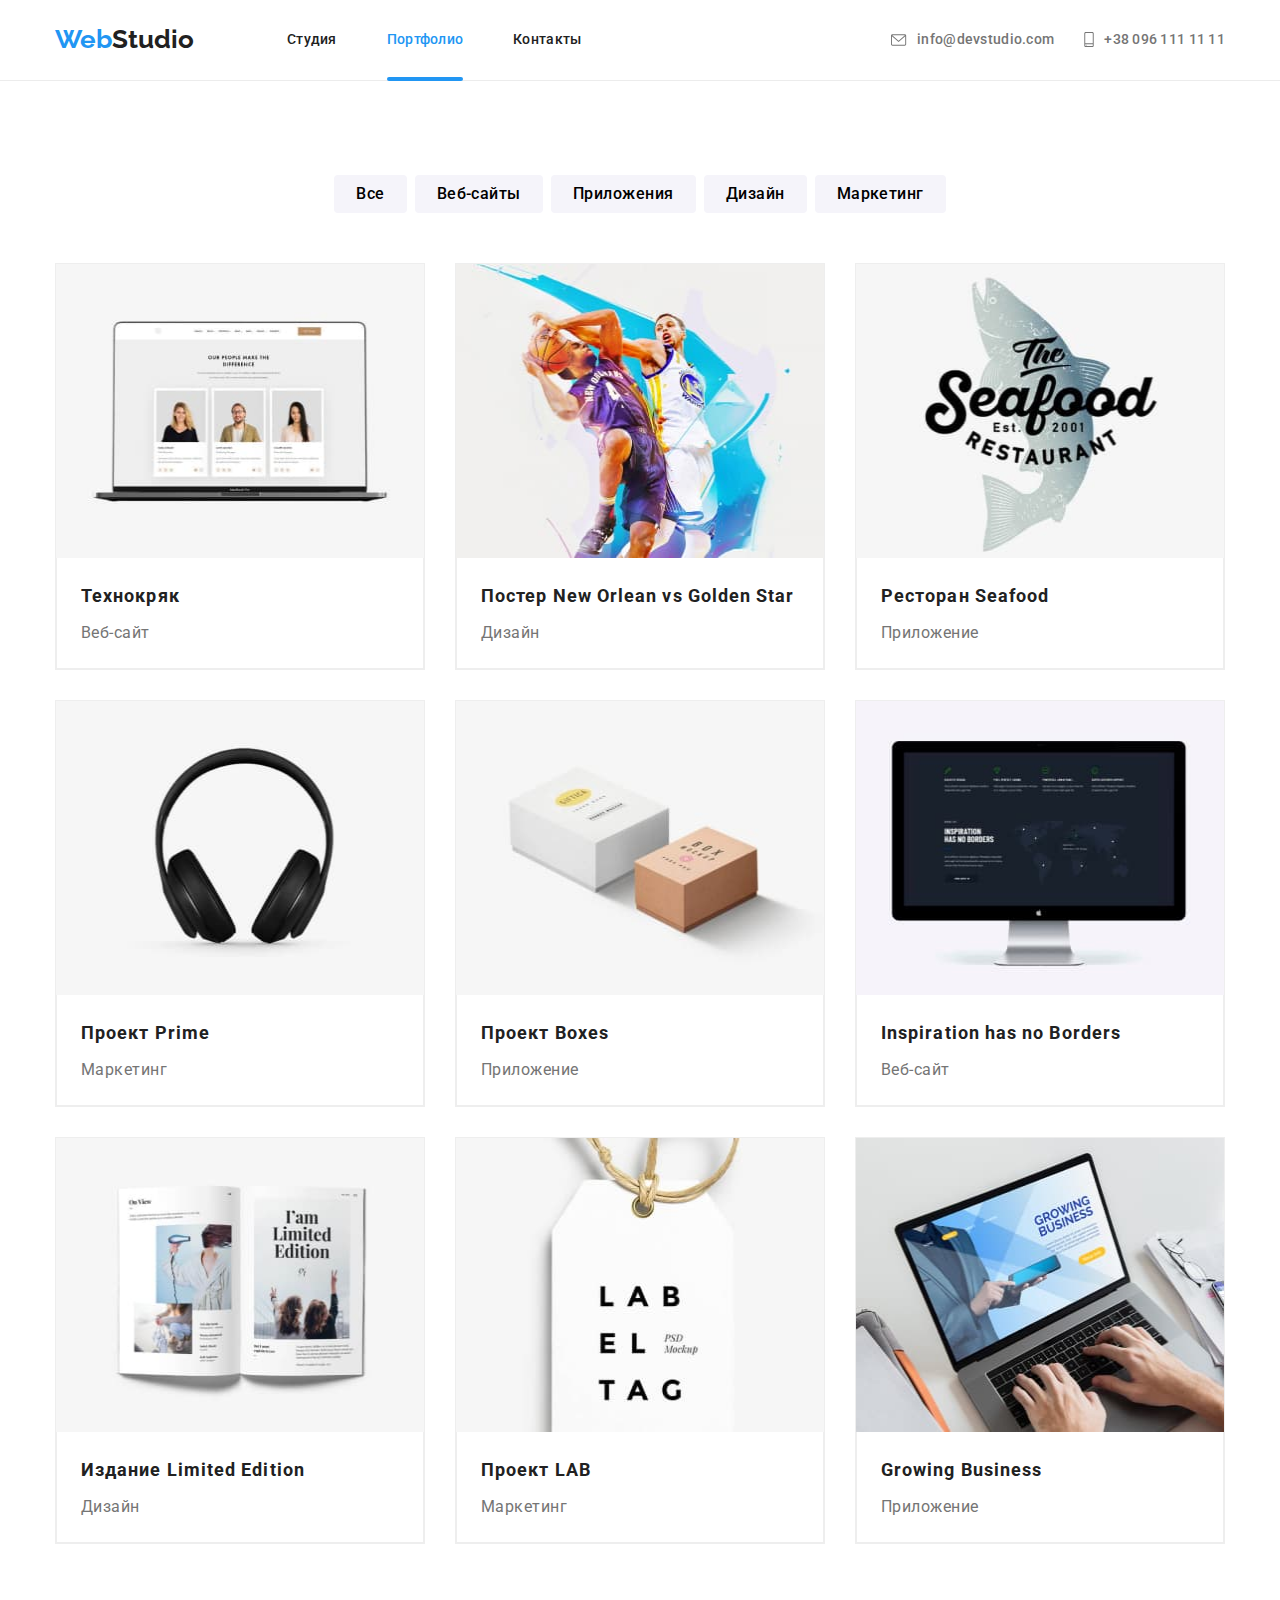
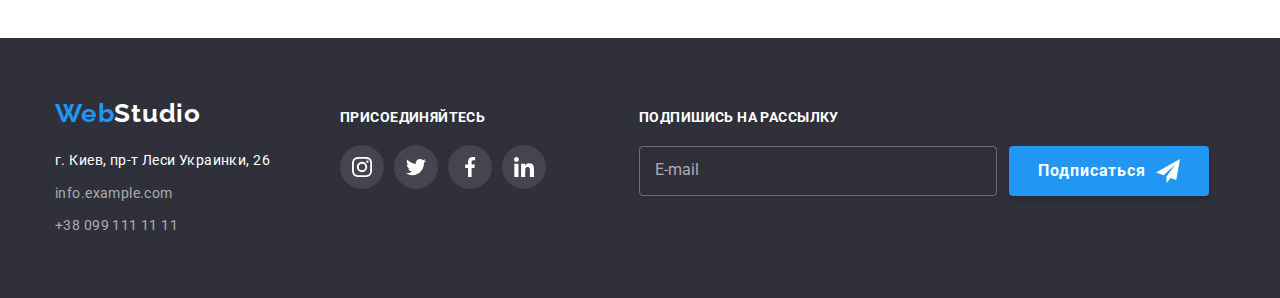
==== portfolio.html @ 5f8ad471 "Initial commit" ====
<!DOCTYPE html>
<html lang="ru">
  <head>
    <meta charset="UTF-8" />
    <meta http-equiv="X-UA-Compatible" content="IE=edge" />
    <meta name="viewport" content="width=device-width, initial-scale=1.0" />
    <title>Портфолио</title>
    <link
      rel="stylesheet"
      href="https://cdnjs.cloudflare.com/ajax/libs/modern-normalize/1.1.0/modern-normalize.min.css"
      integrity="sha512-wpPYUAdjBVSE4KJnH1VR1HeZfpl1ub8YT/NKx4PuQ5NmX2tKuGu6U/JRp5y+Y8XG2tV+wKQpNHVUX03MfMFn9Q=="
      crossorigin="anonymous"
      referrerpolicy="no-referrer"
    />
    <link link rel="stylesheet" href="./css/styles.css" />
    <link
      link
      href="https://fonts.googleapis.com/css2?family=Raleway:wght@700&family=Roboto:wght@400;500;700;900&display=swap"
      rel="stylesheet"
    />
  </head>

  <body>
    <!-- header -->
    <header class="header">
      <div class="container container-top-line">
        <a class="logo header-logo link" href="./index.html">
          <span class="logo-accent">Web</span>Studio
        </a>
        <div class="header-content">
          <nav class="nav">
            <ul class="nav-list list">
              <li class="nav-list-item">
                <a class="nav-link link" href="./index.html">Студия</a>
              </li>
              <li class="nav-list-item">
                <a class="nav-link link nav-link-active" href="./portfolio.html"
                  >Портфолио
                </a>
              </li>
              <li class="nav-list-item">
                <a class="nav-link link" href="#contacts">Контакты</a>
              </li>
            </ul>
          </nav>
          <ul class="top-menu-contacts-list list">
            <li class="top-menu-contacts-item">
              <a
                class="top-menu-contacts-link link"
                href="mailto:info@devstudio.com"
              >
                <svg
                  class="top-menu-contacts-icon icon-envelope"
                  width="16px"
                  height="12px"
                >
                  <use href="./images/icons.svg#icon-envelope"></use>
                </svg>
                info@devstudio.com
              </a>
            </li>
            <li class="top-menu-contacts-item">
              <a class="top-menu-contacts-link link" href="tel:+380961111111">
                <svg
                  class="top-menu-contacts-icon icon-smartphone"
                  width="10px"
                  height="16px"
                >
                  <use href="./images/icons.svg#icon-smartphone"></use></svg
                >+38 096 111 11 11</a
              >
            </li>
          </ul>
        </div>
      </div>
    </header>
    <main>
      <section class="portfolio section">
        <!-- Filters -->
        <div class="container filters-container">
          <h2 class="section-title hidden">Фильтры</h2>
          <ul class="filters-list list">
            <li class="filters-item item">
              <button class="filters-button btn" type="button">Все</button>
            </li>
            <li class="filters-item item">
              <button class="filters-button btn" type="button">
                Веб-сайты
              </button>
            </li>
            <li class="filters-item item">
              <button class="filters-button btn" type="button">
                Приложения
              </button>
            </li>
            <li class="filters-item item">
              <button class="filters-button btn" type="button">Дизайн</button>
            </li>
            <li class="filters-item item">
              <button class="filters-button btn" type="button">
                Маркетинг
              </button>
            </li>
          </ul>
        </div>
        <!-- Projects -->
        <div class="container projects-container">
          <h2 class="section-title hidden">Проекты</h2>
          <!-- скрыть -->
          <ul class="projects-list list">
            <li class="projects-item">
              <div class="projects-picture">
                <img
                  src="./images/projects/project1.jpg"
                  alt="project1"
                  class="projects-img"
                  width="370"
                  height="294"
                />
                <p class="overlay">
                  Ресурс предлагает комплексные предложения с разным уровнем
                  функционала и сервисов. Все это позволит посетителю получить
                  исчерпывающие сведения о компании или частном лице.
                </p>
              </div>
              <div class="projects-card">
                <h3 class="projects-name">Технокряк</h3>
                <p class="projets-description">Веб-сайт</p>
              </div>
            </li>
            <li class="projects-item">
              <div class="projects-picture">
                <img
                  src="./images/projects/project2.jpg"
                  alt="project2"
                  class="projects-img"
                  width="370"
                  height="294"
                />
                <p class="overlay">
                  Ресурс предлагает комплексные предложения с разным уровнем
                  функционала и сервисов. Все это позволит посетителю получить
                  исчерпывающие сведения о компании или частном лице.
                </p>
              </div>
              <div class="projects-card">
                <h3 class="projects-name">Постер New Orlean vs Golden Star</h3>
                <p class="projets-description">Дизайн</p>
              </div>
            </li>
            <li class="projects-item">
              <div class="projects-picture">
                <img
                  src="./images/projects/project3.jpg"
                  alt="project3"
                  class="projects-img"
                  width="370"
                  height="294"
                />
                <p class="overlay">
                  Ресурс предлагает комплексные предложения с разным уровнем
                  функционала и сервисов. Все это позволит посетителю получить
                  исчерпывающие сведения о компании или частном лице.
                </p>
              </div>
              <div class="projects-card">
                <h3 class="projects-name">Ресторан Seafood</h3>
                <p class="projets-description">Приложение</p>
              </div>
            </li>
            <li class="projects-item">
              <div class="projects-picture">
                <img
                  src="./images/projects/project4.jpg"
                  alt="project4"
                  class="projects-img"
                  width="370"
                  height="294"
                />
                <p class="overlay">
                  Ресурс предлагает комплексные предложения с разным уровнем
                  функционала и сервисов. Все это позволит посетителю получить
                  исчерпывающие сведения о компании или частном лице.
                </p>
              </div>
              <div class="projects-card">
                <h3 class="projects-name">Проект Prime</h3>
                <p class="projets-description">Маркетинг</p>
              </div>
            </li>
            <li class="projects-item">
              <div class="projects-picture">
                <img
                  src="./images/projects/project5.jpg"
                  alt="project5"
                  class="projects-img"
                  width="370"
                  height="294"
                />
                <p class="overlay">
                  Ресурс предлагает комплексные предложения с разным уровнем
                  функционала и сервисов. Все это позволит посетителю получить
                  исчерпывающие сведения о компании или частном лице.
                </p>
              </div>
              <div class="projects-card">
                <h3 class="projects-name">Проект Boxes</h3>
                <p class="projets-description">Приложение</p>
              </div>
            </li>
            <li class="projects-item">
              <div class="projects-picture">
                <img
                  src="./images/projects/project6.jpg"
                  alt="project6"
                  class="projects-img"
                  width="370"
                  height="294"
                />
                <p class="overlay">
                  Ресурс предлагает комплексные предложения с разным уровнем
                  функционала и сервисов. Все это позволит посетителю получить
                  исчерпывающие сведения о компании или частном лице.
                </p>
              </div>
              <div class="projects-card">
                <h3 class="projects-name" lang="en">
                  Inspiration has no Borders
                </h3>
                <p class="projets-description">Веб-сайт</p>
              </div>
            </li>
            <li class="projects-item">
              <div class="projects-picture">
                <img
                  src="./images/projects/project7.jpg"
                  alt="project7"
                  class="projects-img"
                  width="370"
                  height="294"
                />
                <p class="overlay">
                  Ресурс предлагает комплексные предложения с разным уровнем
                  функционала и сервисов. Все это позволит посетителю получить
                  исчерпывающие сведения о компании или частном лице.
                </p>
              </div>
              <div class="projects-card">
                <h3 class="projects-name">Издание Limited Edition</h3>
                <p class="projets-description">Дизайн</p>
              </div>
            </li>
            <li class="projects-item">
              <div class="projects-picture">
                <img
                  src="./images/projects/project8.jpg"
                  alt="project8"
                  class="projects-img"
                  width="370"
                  height="294"
                />
                <p class="overlay">
                  Ресурс предлагает комплексные предложения с разным уровнем
                  функционала и сервисов. Все это позволит посетителю получить
                  исчерпывающие сведения о компании или частном лице.
                </p>
              </div>
              <div class="projects-card">
                <h3 class="projects-name">Проект LAB</h3>
                <p class="projets-description">Маркетинг</p>
              </div>
            </li>
            <li class="projects-item">
              <div class="projects-picture">
                <img
                  src="./images/projects/project9.jpg"
                  alt="project9"
                  class="projects-img"
                  width="370"
                  height="294"
                />
                <p class="overlay">
                  Ресурс предлагает комплексные предложения с разным уровнем
                  функционала и сервисов. Все это позволит посетителю получить
                  исчерпывающие сведения о компании или частном лице.
                </p>
              </div>
              <div class="projects-card">
                <h3 class="projects-name" lang="en">Growing Business</h3>
                <p class="projets-description">Приложение</p>
              </div>
            </li>
          </ul>
        </div>
      </section>
    </main>
    <!--Footer-->
    <footer class="footer" id="contacts">
      <div class="container footer-container">
        <div class="footer-contacts-conteiner">
          <a class="logo footer-logo link" href="./index.html">
            <span class="logo-accent">Web</span>Studio
          </a>
          <address class="footer-address">
            <ul class="footer-list list">
              <li class="footer-item">
                <a
                  href="https://goo.gl/maps/AorqNfxdtR1ALaBC8"
                  target="-blank"
                  rel="noopener noreferrer"
                  class="footer-contacts-item link"
                  >г. Киев, пр-т Леси Украинки, 26</a
                >
              </li>
              <li class="footer-item">
                <a
                  class="footer-contacts-link link"
                  href="mailto:info.example.com"
                  >info.example.com</a
                >
              </li>
              <li class="footer-item">
                <a class="footer-contacts-link link" href="tel:+380991111111">
                  +38 099 111 11 11</a
                >
              </li>
            </ul>
          </address>
        </div>
        <div class="footer-social-links-container">
          <strong class="footer-action">присоединяйтесь</strong>
          <ul class="social-links list">
            <li class="social-links-item">
              <a
                class="footer-social-link"
                href="#"
                aria-label="Instagram"
                target="-blank"
                rel="noopener noreferrer"
              >
                <svg
                  class="social-link-icon footer-icon"
                  width="20px"
                  height="20px"
                >
                  <use href="./images/icons.svg#icon-instagram"></use>
                </svg>
              </a>
            </li>
            <li class="social-links-item">
              <a
                href="#"
                class="footer-social-link"
                aria-label="Twitter"
                target="-blank"
                rel="noopener noreferrer"
              >
                <svg
                  class="social-link-icon footer-icon"
                  width="20px"
                  height="20px"
                >
                  <use href="./images/icons.svg#icon-twitter"></use>
                </svg>
              </a>
            </li>
            <li class="social-links-item">
              <a
                href="#"
                class="footer-social-link"
                aria-label="Facebook"
                target="-blank"
                rel="noopener noreferrer"
              >
                <svg
                  class="social-link-icon footer-icon"
                  width="20px"
                  height="20px"
                >
                  <use href="./images/icons.svg#icon-facebook"></use>
                </svg>
              </a>
            </li>
            <li class="social-links-item">
              <a
                href="#"
                class="footer-social-link"
                aria-label="Linkedin"
                target="-blank"
                rel="noopener noreferrer"
              >
                <svg
                  class="social-link-icon footer-icon"
                  width="20px"
                  height="20px"
                >
                  <use href="./images/icons.svg#icon-linkedin"></use>
                </svg>
              </a>
            </li>
          </ul>
        </div>
      <!-- Footer form -->
        <div class="footer-form-container">
          <form class="footer-form">
            <b class="footer-action"> Подпишись на рассылку </b>
            <div class="footer-form-subscription">
              <input
                type="email"
                id="footerEmail"
                class="footer-form-email-input"
                name="footerEmail"
                placeholder=" "
              />
              <label class="footer-form-email-label" for="footerEmail"
                >E-mail</label
              >
              <button type="submit" class="footer-form-btn btn">
                <span>Подписаться</span>
                <svg class="icon-send" width="24" height="24">
                  <use href="./images/icons.svg#icon-send"></use>
                </svg>
              </button>
            </div>
          </form>
        </div>  
      </div>
    </footer>
  </body>
</html>
---- css/styles.css ----
:root {
  --accent: #2196f3;
  --main-bg: #ffffff;
  --secondary-bg: #f5f4fa;
  --main-text: #212121;
  --secondary-text: #757575;
  --light-text: #ffffff;
  --footer-contacts: rgba(255, 255, 255, 0.6);
  --footer-bg: #2f303a;
  --nav-underline: #ececec;
  --item-border: #eeeeee;
  --social-links: #afb1b8;
  --hero-bg: #c4c4c4;
  /* fonts */
  --main-font: 'Roboto';
  --secondary-font: 'Raleway';
  /* animation */
  --animation: 250ms cubic-bezier(0.4, 0, 0.2, 1);
}

*,
*::before,
*::after {
  box-sizing: border-box;
}

body {
  font-family: var(--main-font), sans-serif;
  font-size: 16px;
  line-height: 1.15;
  color: var(--main-text);
  background-color: var(--main-bg);
  margin: 0;
}

.no-scroll {
  overflow: hidden;
}

h1,
h2,
h3,
p {
  margin: 0;
  pointer-events: none;
}

.hidden {
  position: absolute;
  width: 1px;
  height: 1px;
  margin: -1px;
  border: 0;
  padding: 0;
  white-space: nowrap;
  clip-path: inset(100%);
  clip: rect(0 0 0 0);
  overflow: hidden;
}

.visually-hidden {
  position: absolute;
  white-space: nowrap;
  width: 1px;
  height: 1px;
  overflow: hidden;
  border: 0;
  padding: 0;
  clip: rect(0 0 0 0);
  clip-path: inset(50%);
  margin: -1px;
}

img {
  width: 100%;
  display: block;
}

.btn {
  font-family: inherit;
  text-transform: none;
  border-style: none;
  border-radius: 4px;
}

.list {
  list-style: none;
  margin: 0;
  padding: 0;
  display: flex;
  flex-direction: row;
}

.link {
  text-decoration: none;
  color: var(--main-text);
}

.container {
  margin-left: auto;
  margin-right: auto;
  width: 1200px;
  padding-left: 15px;
  padding-right: 15px;
}

.section {
  padding: 94px 0px;
}

/* Header section */

.header {
  background-color: var(--main-bg);
  border-bottom: 1px solid var(--nav-underline);
}

.header {
  width: 100%;
  display: flex;
  align-items: center;
  justify-content: start;
}

.container-top-line {
  display: flex;
  align-items: center;
}

.header-content {
  margin-left: 93px;
  width: 100%;
  display: flex;
  flex-direction: row;
  align-items: center;
  justify-content: space-between;
}

.nav-list-item {
  display: flex;
  margin-right: 50px;
}
.nav-list-item:last-child {
  margin-right: 0;
}

/* contacts link */

.top-menu-contacts-list {
  margin-left: auto;
  width: auto;
  display: flex;
}

.top-menu-contacts-item {
  margin-right: 30px;
  justify-content: flex-start;
  display: flex;
  align-items: center;
}
.top-menu-contacts-item:last-child {
  margin-right: 0;
}

.top-menu-contacts-icon {
  fill: currentColor;
  margin-right: 10px;

  transition: color 250ms cubic-bezier(0.4, 0, 0.2, 1);
}

.nav-link,
.top-menu-contacts-link {
  font-style: normal;
  font-weight: 500;
  font-size: 14px;
  line-height: 1.14;
  letter-spacing: 0.02em;

  transition: color 250ms cubic-bezier(0.4, 0, 0.2, 1);
}
.nav-link {
  color: var(--main-text);
  padding-top: 32px;
  padding-bottom: 32px;

  position: relative;
}

.nav-link-active {
  color: var(--accent);
}

.nav-link-active::after {
  content: '';
  display: block;

  width: 100%;
  height: 4px;

  background-color: var(--accent);
  border-radius: 2px;

  bottom: auto;
  top: 77px;

  position: absolute;
}

.top-menu-contacts-link {
  color: var(--secondary-text);

  display: flex;
  align-items: center;
}

/* Hover */

.top-menu-contacts-link:hover,
.nav-link:hover,
.footer-contacts-link:hover,
.footer-contacts-item:hover,
.top-menu-contacts-link:focus,
.nav-link:focus,
.footer-contacts-link:focus,
.footer-contacts-item:focus,
.top-menu-contacts-icon:hover,
.top-menu-contacts-icon:focus {
  outline: none;
  border: none;
  color: var(--accent);
}

.hero-button,
.filters-button:hover,
.hero-button,
.filters-button:focus {
  outline: none;
  cursor: pointer;
}

.filters-button:hover,
.filters-button:focus {
  background-color: var(--accent);
  box-shadow: 0px 3px 1px rgba(0, 0, 0, 0.1), 0px 1px 2px rgba(0, 0, 0, 0.08),
    0px 2px 2px rgba(0, 0, 0, 0.12);
  color: var(--light-text);
}

.projects-item:hover,
.projects-item:focus {
  box-shadow: 0px 1px 1px rgba(0, 0, 0, 0.12), 0px 4px 4px rgba(0, 0, 0, 0.06),
    1px 4px 6px rgba(0, 0, 0, 0.16);
}

/* Logo */

.logo {
  width: 145px;
  height: 31px;
  display: flex;
  font-size: 26px;
  line-height: 1.2;
  font-family: var(--secondary-font), sans-serif;
  font-weight: 700;
}

.logo-accent {
  color: var(--accent);
}

/* Hero section */
.hero {
  width: 100%;
  min-height: 600px;

  display: flex;
  align-items: center;

  background-image: linear-gradient(to left bottom, rgba(47, 48, 58, 0.4), rgba(47, 48, 58, 0.4)),
    url(../images/BG/Img.jpg);
  background-repeat: no-repeat, no-repeat, no-repeat;
  background-size: 1600px;
  background-color: var(--hero-bg);

  background-position: 50% 50%;
}

.hero-container {
  max-width: 696px;
  margin: auto;
}

.hero-container {
  display: flex;
  flex-direction: column;
}

.hero-title {
  font-style: normal;
  font-weight: 900;
  font-size: 44px;
  line-height: 1.36;
  color: var(--light-text);
  text-align: center;
  letter-spacing: 0.06em;
  text-transform: uppercase;
}

.hero-title {
  margin-bottom: 30px;
}

/* hero button */

.hero-button {
  font-style: normal;
  font-weight: 700;
  line-height: 1.875;
  font-size: 16px;
  background-color: var(--accent);
  box-shadow: 0px 4px 4px rgba(0, 0, 0, 0.15);
  letter-spacing: 0.06em;
  color: var(--light-text);
}

.hero-button {
  margin-left: auto;
  margin-right: auto;
  padding: 10px 32px;
}

.hero-button {
  display: block;
}

/* Section title */
.section-title {
  font-style: normal;
  font-weight: 700;
  font-size: 36px;
  line-height: 1.17;
  text-align: center;
  letter-spacing: 0.03em;
}
.section-title {
  text-align: center;
  margin-bottom: 50px;
}

/* Benefits section */

.benefits-item {
  margin-right: 30px;
  width: calc((100% - (4 - 1) * 30px) / 4);
}

.benefits-item:last-child {
  margin-right: 0;
}

.benefits-item-title {
  text-align: left;
  margin-bottom: 10px;
}

.item-title {
  font-style: normal;
  font-weight: 700;
  font-size: 14px;
  line-height: 1.14;
  letter-spacing: 0.03em;
  text-transform: uppercase;
}

.benefits-item-text {
  font-size: 14px;
  line-height: 1.7;
  letter-spacing: 0.03em;
  color: var(--secondary-text);
}

.benefits-svg-container {
  margin-bottom: 30px;
  padding-top: 25px;
  padding-bottom: 25px;

  display: flex;
  align-items: center;
  justify-content: center;
  background-color: var(--secondary-bg);
  border-radius: 4px;
}

/* Activities section */

.activities {
  display: flex;
  flex-wrap: wrap;
  padding-top: 0;
}

.activities-item {
  margin-right: 30px;
  width: calc((100% - (3 - 1) * 30px) / 3);
  position: relative;
}

.activities-item:last-child {
  margin-right: 0;
}

.activities-item-title {
  position: absolute;
  width: 100%;
  bottom: 0;
  padding-top: 27px;
  padding-bottom: 27px;
  background-color: rgba(47, 48, 58, 0.8);
  text-align: center;
  color: var(--light-text);
}

/* Team Section */

.team {
  background-color: var(--secondary-bg);
  padding-bottom: 94px;
}

.team-card:last-child {
  margin-right: 0px;
}
.team-card {
  margin-right: 30px;
  box-shadow: 0px 1px 3px rgba(0, 0, 0, 0.12), 0px 1px 1px rgba(0, 0, 0, 0.14),
    0px 2px 1px rgba(0, 0, 0, 0.2);
  border-radius: 0px 0px 4px 4px;
  text-align: center;
  padding-bottom: 30px;
  width: calc((100% - (4 - 1) * 30px) / 4);
  background-color: var(--main-bg);
}

.team-img {
  margin-bottom: 30px;
}

.team-card-name {
  margin-bottom: 10px;
}

.team-card-position {
  margin-bottom: 16px;
}
.team-card-name,
.team-card-position {
  font-style: normal;
  font-size: 16px;
  line-height: 1.19;
  text-align: center;
  letter-spacing: 0.03em;
}
.team-card-name {
  font-weight: 500;
}
.team-card-position,
.projets-description {
  color: var(--secondary-text);
}

.social-links {
  display: flex;
  flex-direction: row;
  justify-content: center;
}

.social-links-item:not(:last-child) {
  margin-right: 10px;
}

.social-link {
  width: 44px;
  height: 44px;

  display: flex;
  justify-content: center;
  align-items: center;

  color: var(--social-links);
  background-color: var(--main-bg);
  border-radius: 50%;

  transition: color 250ms cubic-bezier(0.4, 0, 0.2, 1),
    background-color 250ms cubic-bezier(0.4, 0, 0.2, 1);
}

.social-link:hover,
.social-link:focus {
  outline: none;
  border: none;
  color: var(--light-text);
  background-color: var(--accent);
}

.social-link-icon {
  fill: currentColor;
}

/* Portfolio filters */

.filters-container {
  display: flex;
  justify-content: center;
  flex-wrap: wrap;
  margin-bottom: 50px;
}

.filters-list {
  flex-wrap: wrap;
}
.filters-item {
  display: flex;
}
.filters-button {
  font-style: normal;
  font-weight: 500;
  font-size: 16px;
  line-height: 1.6;
  text-align: center;
  letter-spacing: 0.03em;
  background-color: var(--secondary-bg);
  padding: 6px 22px;

  transition: color 250ms cubic-bezier(0.4, 0, 0.2, 1),
    background-color 250ms cubic-bezier(0.4, 0, 0.2, 1),
    box-shadow 250ms cubic-bezier(0.4, 0, 0.2, 1);
}

.filters-item:not(:last-child) {
  margin-right: 8px;
}
/* Ptojects section */

.projects-list {
  flex-wrap: wrap;
  align-items: flex-start;
}
.projects-item {
  width: calc((100% - (3 - 1) * 30px) / 3);
  display: flex;
  flex-direction: column;
  border: 1px solid #eeeeee;

  transition: box-shadow 250ms cubic-bezier(0.4, 0, 0.2, 1);
}

.projects-item:not(:nth-child(3n)) {
  margin-right: 30px;
}

.projects-item:not(:nth-last-child(-n + 3)) {
  margin-bottom: 30px;
}

/* Overlay*/
.projects-picture {
  position: relative;
}

.overlay {
  font-family: var(--main-font);
  font-size: 18px;
  line-height: 1.56;
  font-weight: 400;
}

.overlay {
  position: absolute;
  overflow: hidden;
  width: 100%;
  height: 0;

  bottom: 0;
  padding: 0;

  background-color: rgba(33, 150, 243, 0.9);
  color: var(--light-text);

  transition: height 250ms cubic-bezier(0.4, 0, 0.2, 1), padding 250ms cubic-bezier(0.4, 0, 0.2, 1);
}

.projects-item:hover .overlay,
.projects-item:focus .overlay {
  height: 100%;
  padding: 63px 24px;
}

.projects-card {
  text-align: left;
  border-left: 1px solid #eeeeee;
  border-right: 1px solid #eeeeee;
  border-bottom: 1px solid #eeeeee;
  padding: 20px 24px;
}
.projects-name {
  font-style: normal;
  font-weight: 700;
  font-size: 18px;
  line-height: 2;
  letter-spacing: 0.06em;
  margin-bottom: 4px;
}

.projets-description {
  line-height: 1.88;
  letter-spacing: 0.03em;
}
/* clients */

.clients-list {
  display: flex;
}

.clients-item {
  margin-right: 30px;
  width: calc((100% - (6 - 1) * 30px) / 6);
}

.clients-item:last-child {
  margin-right: 0;
}

.clients-link {
  width: 170px;
  height: 92px;

  display: flex;
  align-items: center;
  justify-content: center;

  color: var(--social-links);
  border: 1px solid var(--social-links);
  border-radius: 4px;

  transition: color 250ms cubic-bezier(0.4, 0, 0.2, 1),
    border-color 250ms cubic-bezier(0.4, 0, 0.2, 1);
}

.clients-link:hover,
.clients-link:focus {
  border-color: var(--accent);
  color: var(--accent);
  outline: none;
}

.clients-logo {
  fill: currentColor;
}
/* Footer */
.footer {
  background-color: var(--footer-bg);
  padding-top: 60px;
  padding-bottom: 60px;
}

.footer-container {
  display: flex;
  text-align: left;
  flex-direction: row;
  align-items: baseline;
}

.footer-list {
  flex-direction: column;
}

.footer-item {
  margin-bottom: 9px;
}

.footer-item:last-child {
  margin-bottom: 0px;
}

.footer-logo {
  font-style: normal;
  font-weight: 700;
  font-size: 26px;
  line-height: 1.19;
  letter-spacing: 0.03em;
  color: var(--light-text);
  margin-bottom: 20px;
}

.footer-contacts-item,
.footer-contacts-link {
  font-style: normal;
  font-weight: 400;
  font-size: 14px;
  line-height: 1.7;
  letter-spacing: 0.03em;
}

.footer-contacts-item {
  color: var(--light-text);

  transition: color 250ms cubic-bezier(0.4, 0, 0.2, 1);
}

.footer-contacts-link {
  color: rgba(255, 255, 255, 0.6);

  transition: color 250ms cubic-bezier(0.4, 0, 0.2, 1);
}

.footer-social-links-container {
  width: 206px;
  margin-left: 70px;
  display: flex;
  flex-direction: column;
}
.footer-form-container {
  width: 570px;
  margin-left: 93px;
  display: flex;
  flex-direction: column;
}

.footer-form-subscription {
  margin-top: 20px;
  width: 570px;
  display: flex;
  flex-wrap: wrap;
  justify-content: start;
  gap: 12px;
  position: relative;
}

.footer-action {
  margin-bottom: 20px;

  font-weight: 700;
  font-size: 14px;
  line-height: 16px;
  letter-spacing: 0.03em;
  text-transform: uppercase;

  color: var(--light-text);
}

.footer-social-link {
  width: 44px;
  height: 44px;

  display: flex;
  justify-content: center;
  align-items: center;

  color: var(--light-text);
  background-color: rgba(255, 255, 255, 0.1);
  border-radius: 50%;
}

.footer-social-link:hover,
.footer-social-link:focus {
  outline: none;
  border: none;
  color: var(--light-text);
  background-color: var(--accent);
}

.footer-form-email-input {
  width: 358px;
  height: 50px;

  color: var(--light-text);
  font-size: 16px;
  line-height: calc(20 / 16);

  border: 1px solid rgba(255, 255, 255, 0.3);
  filter: drop-shadow(0px 4px 4px rgba(0, 0, 0, 0.15));
  border-radius: 4px;
  background-color: transparent;
  transition: border-color 250ms cubic-bezier(0.4, 0, 0.2, 1);
}

.footer-form-email-label {
  position: absolute;
  top: 15px;
  left: 16px;
  color: rgba(255, 255, 255, 0.6);
  transition: color 250ms cubic-bezier(0.4, 0, 0.2, 1), transform 250ms cubic-bezier(0.4, 0, 0.2, 1);
}

.footer-form-email-input:hover + .footer-form-email-label,
.footer-form-email-input:focus + .footer-form-email-label {
  color: var(--accent);
  transform: translate(-16px, -200%);
}

.footer-form-email-input:hover,
.footer-form-email-input:focus {
  outline: none;
  border-color: var(--accent);
}

.footer-form-btn {
  width: 200px;
  box-shadow: 0px 4px 4px rgba(0, 0, 0, 0.15);

  color: var(--light-text);
  background-color: var(--accent);

  display: flex;
  align-items: center;
  justify-content: center;
  text-align: center;

  letter-spacing: 0.06em;
  font-weight: 700;
  font-size: 16px;
  line-height: calc(30 / 16);

  transition: background-color 250ms cubic-bezier(0.4, 0, 0.2, 1);
}

.icon-send {
  margin-left: 10px;
  width: 24px;
  height: 24px;
  fill: currentColor;
}

/* Modal form */

.backdrop {
  position: fixed;
  top: 0;
  left: 0;
  width: 100%;
  height: 100%;
  z-index: 100;
  background-color: rgba(0, 0, 0, 0.2);

  opacity: 1;
  visibility: visible;
  pointer-events: initial;
  left: 50%;
  transform: translateX(-50%) scale(1);

  transition: all 250ms cubic-bezier(0.4, 0, 0.2, 1);
  transition: opacity var(--animation), visibility var(--animation);
}

.backdrop-inner {
  position: absolute;

  top: 50%;
  left: 50%;
  transform: translate(-50%, -50%);
  min-width: 528px;
  min-height: 581px;
  padding: 40px;

  background-color: var(--main-bg);
  box-shadow: 0px 1px 3px rgba(0, 0, 0, 0.12), 0px 1px 1px rgba(0, 0, 0, 0.14),
    0px 2px 1px rgba(0, 0, 0, 0.2);
  border-radius: 4px;
  transition: all 250ms cubic-bezier(0.4, 0, 0.2, 1);
}
/* bottom: 0;
  right: 0;
  overflow-y: auto;
  */

/* .modal-form{
   color: var(--main-text);
  font-family: "Roboto-Normal";
} */

/* overflow-y: auto;
  transition: transform 250ms cubic-bezier(0.4, 0, 0.2, 1);
  top: 221px;
  left: 50%;
  transform: translateX(-50%) scale(1);
 */
/* position: absolute; */

.backdrop.is-hidden {
  opacity: 0;
  visibility: hidden;
  pointer-events: none;
}

.modal-form-btn-close {
  width: 30px;
  height: 30px;

  position: absolute;
  top: 8px;
  right: 8px;

  display: flex;
  align-items: center;
  justify-content: center;

  color: var(--main-text);
  border-radius: 50%;
  border: 1px solid rgba(0, 0, 0, 0.1);
  background-color: var(--main-bg);
  cursor: pointer;
  transition: color 250ms cubic-bezier(0.4, 0, 0.2, 1);
}
.modal-form-btn-close:hover,
.modal-form-btn-close:focus {
  color: var(--accent);
}

.icon-close {
  fill: currentColor;
  display: block;
}

.modal-form {
  display: flex;
  flex-direction: column;
  align-items: center;
}

.modal-form-action-text {
  display: block;
  text-align: center;

  font-size: 20px;

  margin-bottom: 30px;
}

.modal-form-input-container {
  margin-bottom: 28px;
  width: 100%;

  position: relative;
}

.modal-form-label {
  position: absolute;
  top: 12px;
  left: 42px;
  height: 14px;
  font-size: 12px;
  font-family: var(--main-font);
  font-weight: 400;
  line-height: 1.17;
  letter-spacing: 0.01em;
  color: var(--secondary-text);
  transition: color 250ms cubic-bezier(0.4, 0, 0.2, 1), transform 250ms cubic-bezier(0.4, 0, 0.2, 1);
}

.modal-form-input:hover + .modal-form-label,
.modal-form-input:focus + .modal-form-label {
  color: var(--accent);
  transform: translate(-42px, -200%);
}

.modal-form-input {
  width: 100%;
  height: 40px;
  padding-left: 42px;
  padding-top: 12px;
  padding-bottom: 12px;
  cursor: pointer;
  border: 1px solid rgba(33, 33, 33, 0.2);
  border-radius: 4px;
  transition: border-color 250ms cubic-bezier(0.4, 0, 0.2, 1);
}

.modal-form-input:hover,
.modal-form-input:focus {
  outline: none;
  border-color: var(--accent);
}

.modal-form-input-icon {
  /* display: inline-block; */
  width: 18px;
  height: 18px;
  position: absolute;
  left: 16px;
  top: 50%;
  transform: translateY(-50%);
  transition: fill 250ms cubic-bezier(0.4, 0, 0.2, 1);
  fill: currentColor;
}

.modal-form-input-container:hover > .modal-form-input-icon,
.modal-form-input-container:focus > .modal-form-input-icon {
  fill: var(--accent);
}
.btn-send {
  width: 200px;
  margin-left: auto;
  margin-right: auto;
  padding: 10px 55px;
  box-shadow: 0px 4px 4px rgba(0, 0, 0, 0.15);

  color: var(--light-text);
  background-color: var(--accent);

  display: flex;
  align-items: center;
  text-align: center;

  letter-spacing: 0.06em;
  font-weight: 700;
  font-size: 16px;
  line-height: calc(30 / 16);
  cursor: pointer;

  transition: background-color 250ms cubic-bezier(0.4, 0, 0.2, 1);
}

.btn-send:hover {
  background-color: #188ce8;
}

.modal-form-comment {
  resize: none;
  height: 120px;
  padding: 12px 16px;
}

.modal-form-input-container-comment {
  margin-bottom: 20px;
  height: 120px;
}

.modal-form-comment::placeholder {
  font-weight: 400;
  font-size: 14px;
  line-height: 16px;
  line-height: calc(16 / 14);
  letter-spacing: 0.1em;
  color: rgba(117, 117, 117, 0.5);
  opacity: 0;
  transition: opacity 250ms ease-in-out 50ms;
}

.modal-form-comment:hover::placeholder,
.modal-form-comment:focus::placeholder {
  opacity: 1;
}

.license-agreement {
  margin-bottom: 30px;
  width: 100%;
}

.modal-license {
  display: flex;
  justify-content: center;
  align-items: center;
  gap: 7px;
}

.label-inner {
  font-size: 14px;
  line-height: calc(24 / 14);
  letter-spacing: 0.03em;
  user-select: none;
}

.license-agreement-link {
  color: var(--accent);
  text-decoration-line: underline;
}

.form-icon-check {
  display: inline-flex;
  align-items: center;
  justify-content: center;
  transition: border-radius 250ms cubic-bezier(0.4, 0, 0.2, 1),
  opacity 250ms cubic-bezier(0.4, 0, 0.2, 1), background-color 250ms cubic-bezier(0.4, 0, 0.2, 1);
}

.license-checkbox:checked ~ .form-icon-check .checked {
  opacity: 1;
}

.license-checkbox:checked ~ .form-icon-check .icon-check {
  background-color: var(--accent);
  border-radius: 2px;
}

.license-checkbox:checked ~ .form-icon-check .nochecked {
  opacity: 0;
}

.checked {
  fill: var(--light-text);
  border: 0.2px solid var(--light-text);
  background-color: var(--light-text);
  opacity: 0;
  transition: 250ms ease-in 50ms;
  width: 11px;
  height: 8px;
}

.nocheked {
  fill: var(--main-text);
  background-color: var(--main-text);
  opacity: 1;
  transition: 250ms ease-in 50ms;
  width: 16px;
  height: 15px;
}
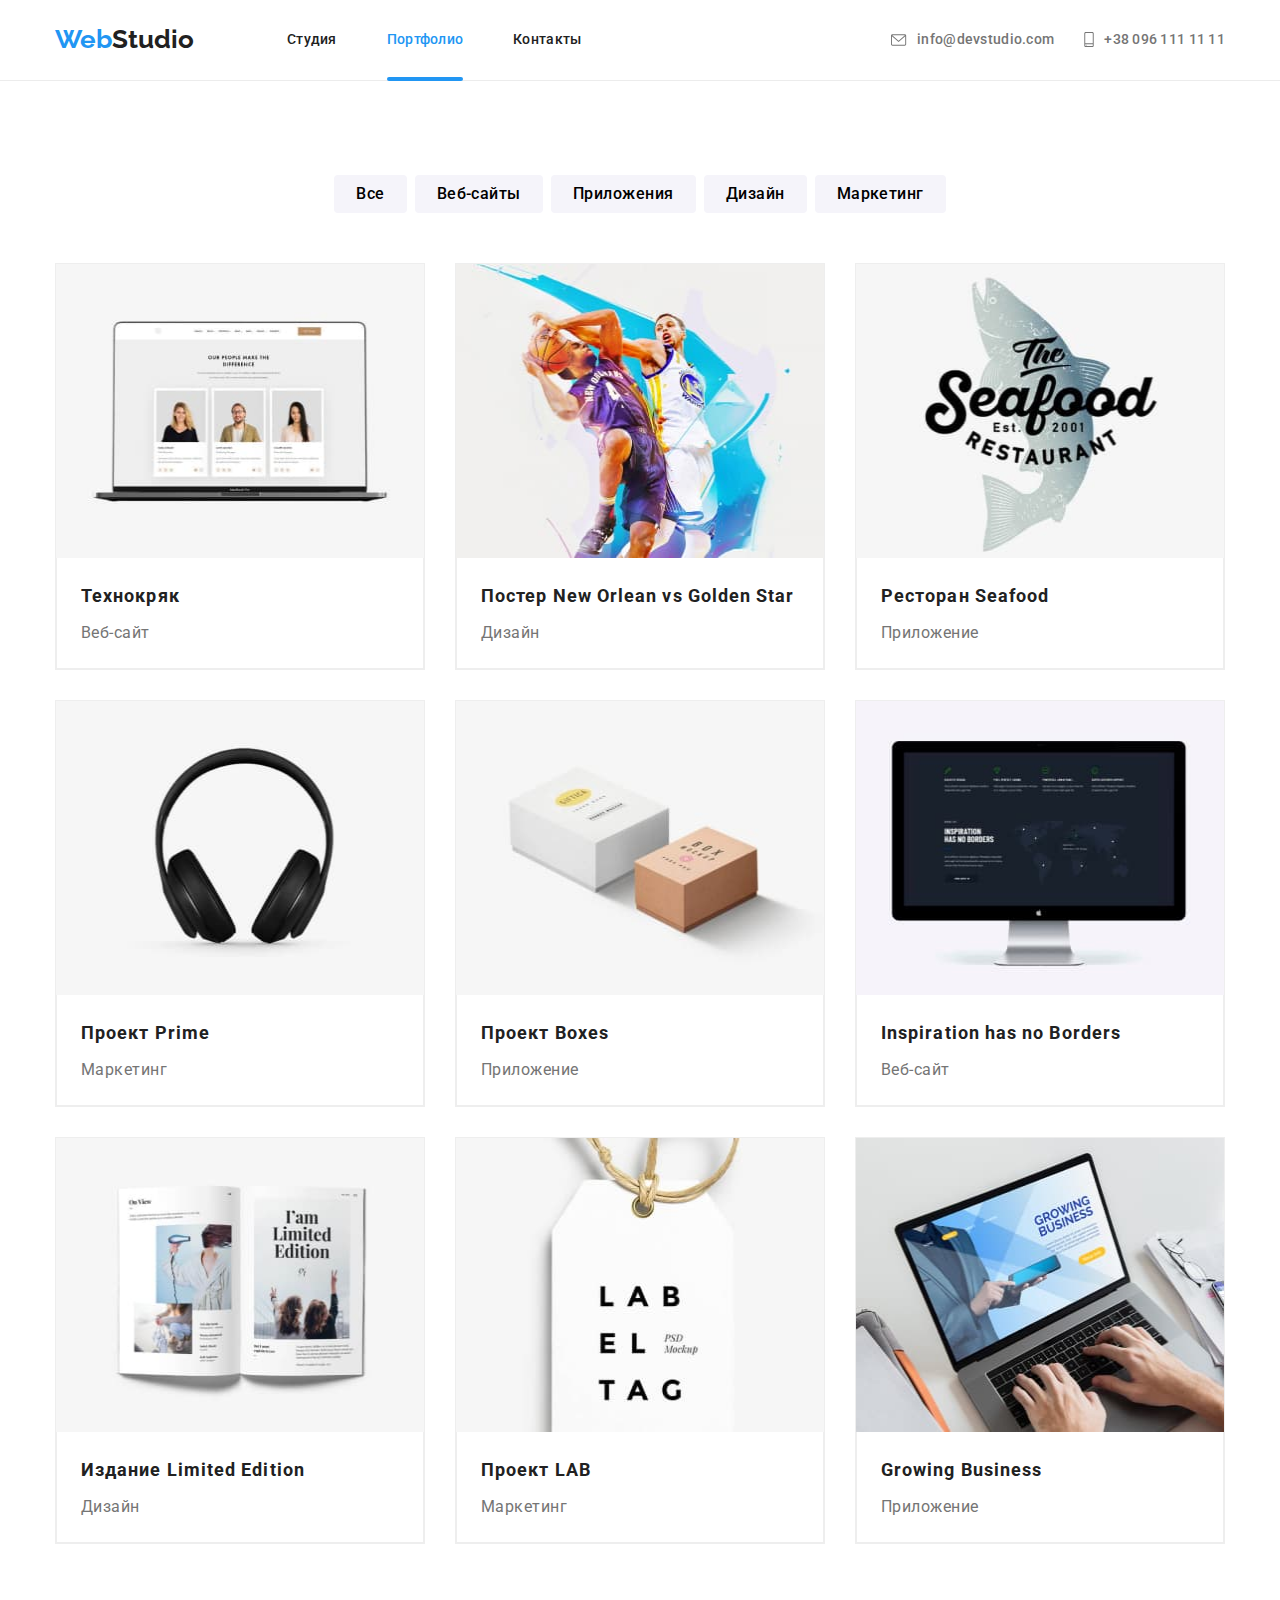
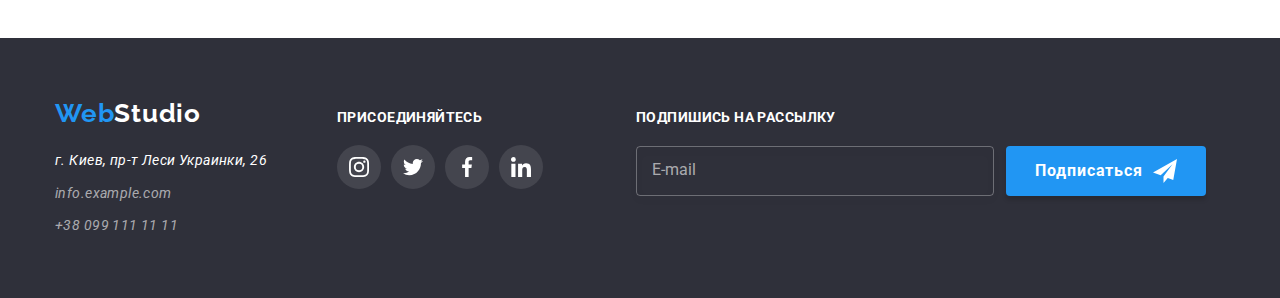
==== commit 9363aaae: "scss done" ====
--- a/portfolio.html
+++ b/portfolio.html
@@ -12,10 +12,10 @@
       crossorigin="anonymous"
       referrerpolicy="no-referrer"
     />
-    <link link rel="stylesheet" href="./css/styles.css" />
+    <link rel="stylesheet" href="./css/main.min.css" />
+    <link rel="stylesheet" href="./css/styles.css" />
     <link
-      link
-      href="https://fonts.googleapis.com/css2?family=Raleway:wght@700&family=Roboto:wght@400;500;700;900&display=swap"
+    href="https://fonts.googleapis.com/css2?family=Raleway:wght@700&family=Roboto:wght@400;500;700;900&display=swap"
       rel="stylesheet"
     />
   </head>
@@ -23,34 +23,36 @@
   <body>
     <!-- header -->
     <header class="header">
-      <div class="container container-top-line">
-        <a class="logo header-logo link" href="./index.html">
-          <span class="logo-accent">Web</span>Studio
+      <div class="container top-menu">
+        <a class="header__logo logo link" href="./index.html">
+          <span class="logo--accent">Web</span>Studio
         </a>
-        <div class="header-content">
+        <div class="header__content">
           <nav class="nav">
-            <ul class="nav-list list">
-              <li class="nav-list-item">
-                <a class="nav-link link" href="./index.html">Студия</a>
-              </li>
-              <li class="nav-list-item">
-                <a class="nav-link link nav-link-active" href="./portfolio.html"
+            <ul class="nav__list list">
+              <li class="nav__item">
+                <a class="nav__link link" href="./index.html">Студия</a>
+              </li>
+              <li class="nav__item">
+                <a
+                  class="nav__link nav__link--active link"
+                  href="./portfolio.html"
                   >Портфолио
                 </a>
               </li>
-              <li class="nav-list-item">
-                <a class="nav-link link" href="#contacts">Контакты</a>
+              <li class="nav__item">
+                <a class="nav__link link" href="#contacts">Контакты</a>
               </li>
             </ul>
           </nav>
-          <ul class="top-menu-contacts-list list">
-            <li class="top-menu-contacts-item">
+          <ul class="top-menu__contacts list">
+            <li class="top-menu__contacts-item">
               <a
-                class="top-menu-contacts-link link"
+                class="top-menu__contacts-link link"
                 href="mailto:info@devstudio.com"
               >
                 <svg
-                  class="top-menu-contacts-icon icon-envelope"
+                  class="top-menu__contacts-icon icon--envelope"
                   width="16px"
                   height="12px"
                 >
@@ -59,10 +61,10 @@
                 info@devstudio.com
               </a>
             </li>
-            <li class="top-menu-contacts-item">
-              <a class="top-menu-contacts-link link" href="tel:+380961111111">
+            <li class="top-menu__contacts-item">
+              <a class="top-menu__contacts-link link" href="tel:+380961111111">
                 <svg
-                  class="top-menu-contacts-icon icon-smartphone"
+                  class="top-menu__contacts-icon icon--smartphone"
                   width="10px"
                   height="16px"
                 >
@@ -75,219 +77,213 @@
       </div>
     </header>
     <main>
-      <section class="portfolio section">
+      <section class="portfolio">
         <!-- Filters -->
-        <div class="container filters-container">
-          <h2 class="section-title hidden">Фильтры</h2>
-          <ul class="filters-list list">
-            <li class="filters-item item">
-              <button class="filters-button btn" type="button">Все</button>
-            </li>
-            <li class="filters-item item">
-              <button class="filters-button btn" type="button">
-                Веб-сайты
-              </button>
-            </li>
-            <li class="filters-item item">
-              <button class="filters-button btn" type="button">
-                Приложения
-              </button>
-            </li>
-            <li class="filters-item item">
-              <button class="filters-button btn" type="button">Дизайн</button>
-            </li>
-            <li class="filters-item item">
-              <button class="filters-button btn" type="button">
-                Маркетинг
-              </button>
+        <div class="filters">
+          <h2 class="section__title visually-hidden">Фильтры</h2>
+          <ul class="filters__list list">
+            <li class="filters__item item">
+              <button class="filters__btn btn" type="button">Все</button>
+            </li>
+            <li class="filters__item item">
+              <button class="filters__btn btn" type="button">Веб-сайты</button>
+            </li>
+            <li class="filters__item item">
+              <button class="filters__btn btn" type="button">Приложения</button>
+            </li>
+            <li class="filters__item item">
+              <button class="filters__btn btn" type="button">Дизайн</button>
+            </li>
+            <li class="filters__item item">
+              <button class="filters__btn btn" type="button">Маркетинг</button>
             </li>
           </ul>
         </div>
         <!-- Projects -->
-        <div class="container projects-container">
-          <h2 class="section-title hidden">Проекты</h2>
+        <div class="projects">
+          <h2 class="section__title visually-hidden">Проекты</h2>
           <!-- скрыть -->
-          <ul class="projects-list list">
-            <li class="projects-item">
-              <div class="projects-picture">
+          <ul class="projects__list list">
+            <li class="projects__item">
+              <div class="projects__picture">
                 <img
                   src="./images/projects/project1.jpg"
                   alt="project1"
-                  class="projects-img"
-                  width="370"
-                  height="294"
-                />
-                <p class="overlay">
-                  Ресурс предлагает комплексные предложения с разным уровнем
-                  функционала и сервисов. Все это позволит посетителю получить
-                  исчерпывающие сведения о компании или частном лице.
-                </p>
-              </div>
-              <div class="projects-card">
-                <h3 class="projects-name">Технокряк</h3>
-                <p class="projets-description">Веб-сайт</p>
-              </div>
-            </li>
-            <li class="projects-item">
-              <div class="projects-picture">
+                  class="projects__img"
+                  width="370"
+                  height="294"
+                />
+                <p class="overlay">
+                  Ресурс предлагает комплексные предложения с разным уровнем
+                  функционала и сервисов. Все это позволит посетителю получить
+                  исчерпывающие сведения о компании или частном лице.
+                </p>
+              </div>
+              <div class="projects__card">
+                <h3 class="projects__name">Технокряк</h3>
+                <p class="projects__description">Веб-сайт</p>
+              </div>
+            </li>
+            <li class="projects__item">
+              <div class="projects__picture">
                 <img
                   src="./images/projects/project2.jpg"
                   alt="project2"
-                  class="projects-img"
-                  width="370"
-                  height="294"
-                />
-                <p class="overlay">
-                  Ресурс предлагает комплексные предложения с разным уровнем
-                  функционала и сервисов. Все это позволит посетителю получить
-                  исчерпывающие сведения о компании или частном лице.
-                </p>
-              </div>
-              <div class="projects-card">
-                <h3 class="projects-name">Постер New Orlean vs Golden Star</h3>
-                <p class="projets-description">Дизайн</p>
-              </div>
-            </li>
-            <li class="projects-item">
-              <div class="projects-picture">
+                  class="projects__img"
+                  width="370"
+                  height="294"
+                />
+                <p class="overlay">
+                  Ресурс предлагает комплексные предложения с разным уровнем
+                  функционала и сервисов. Все это позволит посетителю получить
+                  исчерпывающие сведения о компании или частном лице.
+                </p>
+              </div>
+              <div class="projects__card">
+                <h3 class="projects__name">Постер New Orlean vs Golden Star</h3>
+                <p class="projects__description">Дизайн</p>
+              </div>
+            </li>
+            <li class="projects__item">
+              <div class="projects__picture">
                 <img
                   src="./images/projects/project3.jpg"
                   alt="project3"
-                  class="projects-img"
-                  width="370"
-                  height="294"
-                />
-                <p class="overlay">
-                  Ресурс предлагает комплексные предложения с разным уровнем
-                  функционала и сервисов. Все это позволит посетителю получить
-                  исчерпывающие сведения о компании или частном лице.
-                </p>
-              </div>
-              <div class="projects-card">
-                <h3 class="projects-name">Ресторан Seafood</h3>
-                <p class="projets-description">Приложение</p>
-              </div>
-            </li>
-            <li class="projects-item">
-              <div class="projects-picture">
+                  class="projects__img"
+                  width="370"
+                  height="294"
+                />
+                <p class="overlay">
+                  Ресурс предлагает комплексные предложения с разным уровнем
+                  функционала и сервисов. Все это позволит посетителю получить
+                  исчерпывающие сведения о компании или частном лице.
+                </p>
+              </div>
+              <div class="projects__card">
+                <h3 class="projects__name">Ресторан Seafood</h3>
+                <p class="projects__description">Приложение</p>
+              </div>
+            </li>
+            <li class="projects__item">
+              <div class="projects__picture">
                 <img
                   src="./images/projects/project4.jpg"
                   alt="project4"
-                  class="projects-img"
-                  width="370"
-                  height="294"
-                />
-                <p class="overlay">
-                  Ресурс предлагает комплексные предложения с разным уровнем
-                  функционала и сервисов. Все это позволит посетителю получить
-                  исчерпывающие сведения о компании или частном лице.
-                </p>
-              </div>
-              <div class="projects-card">
-                <h3 class="projects-name">Проект Prime</h3>
-                <p class="projets-description">Маркетинг</p>
-              </div>
-            </li>
-            <li class="projects-item">
-              <div class="projects-picture">
+                  class="projects__img"
+                  width="370"
+                  height="294"
+                />
+                <p class="overlay">
+                  Ресурс предлагает комплексные предложения с разным уровнем
+                  функционала и сервисов. Все это позволит посетителю получить
+                  исчерпывающие сведения о компании или частном лице.
+                </p>
+              </div>
+              <div class="projects__card">
+                <h3 class="projects__name">Проект Prime</h3>
+                <p class="projects__description">Маркетинг</p>
+              </div>
+            </li>
+            <li class="projects__item">
+              <div class="projects__picture">
                 <img
                   src="./images/projects/project5.jpg"
                   alt="project5"
-                  class="projects-img"
-                  width="370"
-                  height="294"
-                />
-                <p class="overlay">
-                  Ресурс предлагает комплексные предложения с разным уровнем
-                  функционала и сервисов. Все это позволит посетителю получить
-                  исчерпывающие сведения о компании или частном лице.
-                </p>
-              </div>
-              <div class="projects-card">
-                <h3 class="projects-name">Проект Boxes</h3>
-                <p class="projets-description">Приложение</p>
-              </div>
-            </li>
-            <li class="projects-item">
-              <div class="projects-picture">
+                  class="projects__img"
+                  width="370"
+                  height="294"
+                />
+                <p class="overlay">
+                  Ресурс предлагает комплексные предложения с разным уровнем
+                  функционала и сервисов. Все это позволит посетителю получить
+                  исчерпывающие сведения о компании или частном лице.
+                </p>
+              </div>
+              <div class="projects__card">
+                <h3 class="projects__name">Проект Boxes</h3>
+                <p class="projects__description">Приложение</p>
+              </div>
+            </li>
+            <li class="projects__item">
+              <div class="projects__picture">
                 <img
                   src="./images/projects/project6.jpg"
                   alt="project6"
-                  class="projects-img"
-                  width="370"
-                  height="294"
-                />
-                <p class="overlay">
-                  Ресурс предлагает комплексные предложения с разным уровнем
-                  функционала и сервисов. Все это позволит посетителю получить
-                  исчерпывающие сведения о компании или частном лице.
-                </p>
-              </div>
-              <div class="projects-card">
-                <h3 class="projects-name" lang="en">
+                  class="projects__img"
+                  width="370"
+                  height="294"
+                />
+                <p class="overlay">
+                  Ресурс предлагает комплексные предложения с разным уровнем
+                  функционала и сервисов. Все это позволит посетителю получить
+                  исчерпывающие сведения о компании или частном лице.
+                </p>
+              </div>
+              <div class="projects__card">
+                <h3 class="projects__name" lang="en">
                   Inspiration has no Borders
                 </h3>
-                <p class="projets-description">Веб-сайт</p>
-              </div>
-            </li>
-            <li class="projects-item">
-              <div class="projects-picture">
+                <p class="projects__description">Веб-сайт</p>
+              </div>
+            </li>
+            <li class="projects__item">
+              <div class="projects__picture">
                 <img
                   src="./images/projects/project7.jpg"
                   alt="project7"
-                  class="projects-img"
-                  width="370"
-                  height="294"
-                />
-                <p class="overlay">
-                  Ресурс предлагает комплексные предложения с разным уровнем
-                  функционала и сервисов. Все это позволит посетителю получить
-                  исчерпывающие сведения о компании или частном лице.
-                </p>
-              </div>
-              <div class="projects-card">
-                <h3 class="projects-name">Издание Limited Edition</h3>
-                <p class="projets-description">Дизайн</p>
-              </div>
-            </li>
-            <li class="projects-item">
-              <div class="projects-picture">
+                  class="projects__img"
+                  width="370"
+                  height="294"
+                />
+                <p class="overlay">
+                  Ресурс предлагает комплексные предложения с разным уровнем
+                  функционала и сервисов. Все это позволит посетителю получить
+                  исчерпывающие сведения о компании или частном лице.
+                </p>
+              </div>
+              <div class="projects__card">
+                <h3 class="projects__name">Издание Limited Edition</h3>
+                <p class="projects__description">Дизайн</p>
+              </div>
+            </li>
+            <li class="projects__item">
+              <div class="projects__picture">
                 <img
                   src="./images/projects/project8.jpg"
                   alt="project8"
-                  class="projects-img"
-                  width="370"
-                  height="294"
-                />
-                <p class="overlay">
-                  Ресурс предлагает комплексные предложения с разным уровнем
-                  функционала и сервисов. Все это позволит посетителю получить
-                  исчерпывающие сведения о компании или частном лице.
-                </p>
-              </div>
-              <div class="projects-card">
-                <h3 class="projects-name">Проект LAB</h3>
-                <p class="projets-description">Маркетинг</p>
-              </div>
-            </li>
-            <li class="projects-item">
-              <div class="projects-picture">
+                  class="projects__img"
+                  width="370"
+                  height="294"
+                />
+                <p class="overlay">
+                  Ресурс предлагает комплексные предложения с разным уровнем
+                  функционала и сервисов. Все это позволит посетителю получить
+                  исчерпывающие сведения о компании или частном лице.
+                </p>
+              </div>
+              <div class="projects__card">
+                <h3 class="projects__name">Проект LAB</h3>
+                <p class="projects__description">Маркетинг</p>
+              </div>
+            </li>
+            <li class="projects__item">
+              <div class="projects__picture">
                 <img
                   src="./images/projects/project9.jpg"
                   alt="project9"
-                  class="projects-img"
-                  width="370"
-                  height="294"
-                />
-                <p class="overlay">
-                  Ресурс предлагает комплексные предложения с разным уровнем
-                  функционала и сервисов. Все это позволит посетителю получить
-                  исчерпывающие сведения о компании или частном лице.
-                </p>
-              </div>
-              <div class="projects-card">
-                <h3 class="projects-name" lang="en">Growing Business</h3>
-                <p class="projets-description">Приложение</p>
+                  class="projects__img"
+                  width="370"
+                  height="294"
+                />
+                <p class="overlay">
+                  Ресурс предлагает комплексные предложения с разным уровнем
+                  функционала и сервисов. Все это позволит посетителю получить
+                  исчерпывающие сведения о компании или частном лице.
+                </p>
+              </div>
+              <div class="projects__card">
+                <h3 class="projects__name" lang="en">Growing Business</h3>
+                <p class="projects__description">Приложение</p>
               </div>
             </li>
           </ul>
@@ -296,134 +292,118 @@
     </main>
     <!--Footer-->
     <footer class="footer" id="contacts">
-      <div class="container footer-container">
-        <div class="footer-contacts-conteiner">
-          <a class="logo footer-logo link" href="./index.html">
-            <span class="logo-accent">Web</span>Studio
+      <div class="container footer__container">
+        <div class="footer__contacts">
+          <a class="footer__logo logo link" href="./index.html">
+            <span class="logo--accent">Web</span>Studio
           </a>
-          <address class="footer-address">
-            <ul class="footer-list list">
-              <li class="footer-item">
+          <address class="footer__address">
+            <ul class="footer__contacts-list list">
+              <li class="footer__contacts-item">
                 <a
                   href="https://goo.gl/maps/AorqNfxdtR1ALaBC8"
                   target="-blank"
                   rel="noopener noreferrer"
-                  class="footer-contacts-item link"
+                  class="footer__address-link link"
                   >г. Киев, пр-т Леси Украинки, 26</a
                 >
               </li>
-              <li class="footer-item">
+              <li class="footer__contacts-item">
                 <a
-                  class="footer-contacts-link link"
+                  class="footer__contacts-link link"
                   href="mailto:info.example.com"
                   >info.example.com</a
                 >
               </li>
-              <li class="footer-item">
-                <a class="footer-contacts-link link" href="tel:+380991111111">
+              <li class="footer__contacts-item">
+                <a class="footer__contacts-link link" href="tel:+380991111111">
                   +38 099 111 11 11</a
                 >
               </li>
             </ul>
           </address>
         </div>
-        <div class="footer-social-links-container">
-          <strong class="footer-action">присоединяйтесь</strong>
+        <div class="footer__social-links">
+          <strong class="footer--action">присоединяйтесь</strong>
           <ul class="social-links list">
-            <li class="social-links-item">
+            <li class="social-links__item">
               <a
-                class="footer-social-link"
+                class="footer__social-link social-link"
                 href="#"
                 aria-label="Instagram"
                 target="-blank"
                 rel="noopener noreferrer"
               >
-                <svg
-                  class="social-link-icon footer-icon"
-                  width="20px"
-                  height="20px"
-                >
+                <svg class="social-link__icon" width="20px" height="20px">
                   <use href="./images/icons.svg#icon-instagram"></use>
                 </svg>
               </a>
             </li>
-            <li class="social-links-item">
+            <li class="social-links__item">
               <a
                 href="#"
-                class="footer-social-link"
+                class="footer__social-link social-link"
                 aria-label="Twitter"
                 target="-blank"
                 rel="noopener noreferrer"
               >
-                <svg
-                  class="social-link-icon footer-icon"
-                  width="20px"
-                  height="20px"
-                >
+                <svg class="social-link__icon" width="20px" height="20px">
                   <use href="./images/icons.svg#icon-twitter"></use>
                 </svg>
               </a>
             </li>
-            <li class="social-links-item">
+            <li class="social-links__item">
               <a
                 href="#"
-                class="footer-social-link"
+                class="footer__social-link social-link"
                 aria-label="Facebook"
                 target="-blank"
                 rel="noopener noreferrer"
               >
-                <svg
-                  class="social-link-icon footer-icon"
-                  width="20px"
-                  height="20px"
-                >
+                <svg class="social-link__icon" width="20px" height="20px">
                   <use href="./images/icons.svg#icon-facebook"></use>
                 </svg>
               </a>
             </li>
-            <li class="social-links-item">
+            <li class="social-links__item">
               <a
                 href="#"
-                class="footer-social-link"
+                class="footer__social-link social-link"
                 aria-label="Linkedin"
                 target="-blank"
                 rel="noopener noreferrer"
               >
-                <svg
-                  class="social-link-icon footer-icon"
-                  width="20px"
-                  height="20px"
-                >
+                <svg class="social-link__icon" width="20px" height="20px">
                   <use href="./images/icons.svg#icon-linkedin"></use>
                 </svg>
               </a>
             </li>
           </ul>
         </div>
-      <!-- Footer form -->
-        <div class="footer-form-container">
+        <!-- Footer form -->
+        <div class="footer-form__container">
           <form class="footer-form">
-            <b class="footer-action"> Подпишись на рассылку </b>
-            <div class="footer-form-subscription">
+            <b class="footer--action"> Подпишись на рассылку </b>
+            <div class="footer-form__subscription">
               <input
                 type="email"
                 id="footerEmail"
-                class="footer-form-email-input"
+                class="footer-form__email-input"
                 name="footerEmail"
                 placeholder=" "
               />
-              <label class="footer-form-email-label" for="footerEmail"
+              <label class="footer-form__email-label" for="footerEmail"
                 >E-mail</label
               >
-              <button type="submit" class="footer-form-btn btn">
+              <button type="submit" class="footer-form__btn btn">
                 <span>Подписаться</span>
-                <svg class="icon-send" width="24" height="24">
+                <svg class="footer-form__icon-send" width="24" height="24">
                   <use href="./images/icons.svg#icon-send"></use>
                 </svg>
               </button>
             </div>
           </form>
-        </div>  
+        </div>
       </div>
     </footer>
   </body>
--- a/css/main.min.css
+++ b/css/main.min.css
@@ -0,0 +1 @@
+.btn-send,.footer-form__btn,.hero__btn{font-weight:700;font-size:16px;line-height:1.875;letter-spacing:.06em;color:var(--light-text);background-color:var(--accent);-webkit-box-shadow:0px 4px 4px rgba(0,0,0,.15);box-shadow:0px 4px 4px rgba(0,0,0,.15)}.btn-send:hover,.footer-form__btn:hover,.hero__btn:hover,.btn-send:focus,.footer-form__btn:focus,.hero__btn:focus{outline:none}.portfolio,.clients,.team,.benefits{padding:94px 0px}.footer__container,.projects,.filters,.clients__container,.team__container,.activities__container,.benefits__container,.hero__container,.top-menu{width:1200px;margin-left:auto;margin-right:auto;padding-left:15px;padding-right:15px}:root{--accent: #2196f3;--main-bg: #ffffff;--secondary-bg: #f5f4fa;--main-text: #212121;--secondary-text: #757575;--light-text: #ffffff;--footer-contacts: rgba(255, 255, 255, 0.6);--footer-bg: #2f303a;--nav-underline: #ececec;--item-border: #eeeeee;--social-links: #afb1b8;--footer-sl: rgba(255, 255, 255, 0.1);--hero-bg: #c4c4c4;--main-font: "Roboto";--secondary-font: "Raleway";--animation: 250ms cubic-bezier(0.4, 0, 0.2, 1)}.visually-hidden{position:absolute;white-space:nowrap;width:1px;height:1px;overflow:hidden;border:0;padding:0;clip:rect(0 0 0 0);-webkit-clip-path:inset(50%);clip-path:inset(50%);margin:-1px}body{font-family:var(--main-font),sans-serif;font-size:16px;line-height:1.15;color:var(--main-text);background-color:var(--main-bg);margin:0}body.no-scroll{overflow:hidden}*,*::before,*::after{-webkit-box-sizing:border-box;box-sizing:border-box}h1,h2,h3,p{margin:0;pointer-events:none}.list{list-style:none;margin:0;padding:0}.btn{font-family:inherit;text-transform:none;border-style:none;border-radius:4px;cursor:pointer}img{width:100%;display:block}.item-title{font-weight:700;font-size:14px;line-height:1.14;letter-spacing:.03em;text-transform:uppercase}.link{text-decoration:none;color:currentColor}.link:hover,.link:focus{outline:none;border:none;color:var(--accent);cursor:pointer}.list{display:-webkit-box;display:-ms-flexbox;display:flex;-webkit-box-orient:horizontal;-webkit-box-direction:normal;-ms-flex-direction:row;flex-direction:row}.logo{width:145px;height:31px;display:-webkit-box;display:-ms-flexbox;display:flex;font-size:26px;line-height:1.2;font-family:var(--secondary-font),sans-serif;font-weight:700;color:var(--main-text)}.logo:hover,.logo:focus{color:var(--main-text)}.logo--accent{color:var(--accent)}.footer__logo{margin-bottom:20px;font-weight:700;font-size:26px;line-height:1.19;letter-spacing:.03em;color:var(--light-text)}.footer__logo:hover,.footer__logo:focus{color:var(--light-text)}.nav__link{position:relative;padding-top:32px;padding-bottom:32px;font-weight:500;font-size:14px;line-height:1.14;letter-spacing:.02em;color:var(--main-text);-webkit-transition:color 250ms cubic-bezier(0.4, 0, 0.2, 1);transition:color 250ms cubic-bezier(0.4, 0, 0.2, 1)}.nav__link--active{color:var(--accent)}.nav__link--active::after{content:"";display:block;position:absolute;bottom:auto;top:77px;width:100%;height:4px;background-color:var(--accent);border-radius:2px}.nav__item{display:-webkit-box;display:-ms-flexbox;display:flex;margin-right:50px}.nav__item:last-child{margin-right:0}.overlay{position:absolute;overflow:hidden;width:100%;height:0;bottom:0;padding:0;background-color:rgba(33,150,243,.9);color:var(--light-text);font-family:var(--main-font);font-size:18px;line-height:1.56;font-weight:400;-webkit-transition:height 250ms cubic-bezier(0.4, 0, 0.2, 1),padding 250ms cubic-bezier(0.4, 0, 0.2, 1);transition:height 250ms cubic-bezier(0.4, 0, 0.2, 1),padding 250ms cubic-bezier(0.4, 0, 0.2, 1)}.projects__item:hover .overlay,.projects__item:focus .overlay{height:100%;padding:63px 24px}.section__title{text-align:center;margin-bottom:50px;font-weight:700;font-size:36px;line-height:1.17;letter-spacing:.03em}.social-links{display:-webkit-box;display:-ms-flexbox;display:flex;-webkit-box-orient:horizontal;-webkit-box-direction:normal;-ms-flex-direction:row;flex-direction:row;-webkit-box-pack:center;-ms-flex-pack:center;justify-content:center}.social-links__item:not(:last-child){margin-right:10px}.social-link{width:44px;height:44px;display:-webkit-box;display:-ms-flexbox;display:flex;-webkit-box-pack:center;-ms-flex-pack:center;justify-content:center;-webkit-box-align:center;-ms-flex-align:center;align-items:center;color:var(--social-links);background-color:var(--main-bg);border-radius:50%;-webkit-transition:color 250ms cubic-bezier(0.4, 0, 0.2, 1),background-color 250ms cubic-bezier(0.4, 0, 0.2, 1);transition:color 250ms cubic-bezier(0.4, 0, 0.2, 1),background-color 250ms cubic-bezier(0.4, 0, 0.2, 1)}.social-link:hover,.social-link:focus{outline:none;border:none;color:var(--light-text);background-color:var(--accent)}.social-link__icon{fill:currentColor}.top-menu__contacts{margin-left:auto;width:auto;display:-webkit-box;display:-ms-flexbox;display:flex}.top-menu__contacts-link{display:-webkit-box;display:-ms-flexbox;display:flex;-webkit-box-align:center;-ms-flex-align:center;align-items:center;color:var(--secondary-text);font-weight:500;font-size:14px;line-height:1.14;letter-spacing:.02em;-webkit-transition:color 250ms cubic-bezier(0.4, 0, 0.2, 1);transition:color 250ms cubic-bezier(0.4, 0, 0.2, 1)}.top-menu__contacts-item{margin-right:30px;-webkit-box-pack:start;-ms-flex-pack:start;justify-content:flex-start;display:-webkit-box;display:-ms-flexbox;display:flex;-webkit-box-align:center;-ms-flex-align:center;align-items:center}.top-menu__contacts-item:last-child{margin-right:0}.top-menu__contacts-icon{fill:currentColor;margin-right:10px;-webkit-transition:color 250ms cubic-bezier(0.4, 0, 0.2, 1);transition:color 250ms cubic-bezier(0.4, 0, 0.2, 1)}.header{width:100%;display:-webkit-box;display:-ms-flexbox;display:flex;-webkit-box-align:center;-ms-flex-align:center;align-items:center;-webkit-box-pack:start;-ms-flex-pack:start;justify-content:start;background-color:var(--main-bg);border-bottom:1px solid var(--nav-underline)}.header__content{margin-left:93px;width:100%;display:-webkit-box;display:-ms-flexbox;display:flex;-webkit-box-orient:horizontal;-webkit-box-direction:normal;-ms-flex-direction:row;flex-direction:row;-webkit-box-align:center;-ms-flex-align:center;align-items:center;-webkit-box-pack:justify;-ms-flex-pack:justify;justify-content:space-between}.top-menu{display:-webkit-box;display:-ms-flexbox;display:flex;-webkit-box-align:center;-ms-flex-align:center;align-items:center}.hero{width:100%;min-height:600px;display:-webkit-box;display:-ms-flexbox;display:flex;-webkit-box-align:center;-ms-flex-align:center;align-items:center;background-image:-webkit-gradient(linear, right top, left bottom, from(rgba(47, 48, 58, 0.4)), to(rgba(47, 48, 58, 0.4))),url(../images/BG/Img.jpg);background-image:linear-gradient(to left bottom, rgba(47, 48, 58, 0.4), rgba(47, 48, 58, 0.4)),url(../images/BG/Img.jpg);background-repeat:no-repeat,no-repeat,no-repeat;background-size:1600px;background-color:var(--hero-bg);background-position:50% 50%}.hero__container{max-width:696px;margin:auto;display:-webkit-box;display:-ms-flexbox;display:flex;-webkit-box-orient:vertical;-webkit-box-direction:normal;-ms-flex-direction:column;flex-direction:column}.hero__title{margin-bottom:30px;font-weight:900;font-size:44px;line-height:1.36;text-align:center;letter-spacing:.06em;text-transform:uppercase;color:var(--light-text)}.hero__btn{margin-left:auto;margin-right:auto;padding:10px 32px;display:block}.benefits__item-text{font-size:14px;line-height:1.7;letter-spacing:.03em;color:var(--secondary-text)}.benefits__svg-container{margin-bottom:30px;padding-top:25px;padding-bottom:25px;display:-webkit-box;display:-ms-flexbox;display:flex;-webkit-box-align:center;-ms-flex-align:center;align-items:center;-webkit-box-pack:center;-ms-flex-pack:center;justify-content:center;background-color:var(--secondary-bg);border-radius:4px}.benefits__item{margin-right:30px;width:calc((100% - 90px)/4)}.benefits__item:last-child{margin-right:0}.benefits__item-title{margin-bottom:10px;text-align:left}.activities{padding-bottom:94px;padding-top:0;display:-webkit-box;display:-ms-flexbox;display:flex;-ms-flex-wrap:wrap;flex-wrap:wrap}.activities__item-title{position:absolute;width:100%;bottom:0;padding-top:27px;padding-bottom:27px;text-align:center;background-color:rgba(47,48,58,.8);color:var(--light-text)}.activities__item{margin-right:30px;width:calc((100% - 60px)/3);position:relative}.activities__item:last-child{margin-right:0}.team{background-color:var(--secondary-bg)}.team__img{margin-bottom:30px}.team__card-name{margin-bottom:10px;font-weight:500;font-size:16px;line-height:1.19;text-align:center;letter-spacing:.03em}.team__card{margin-right:30px;padding-bottom:30px;width:calc((100% - 90px)/4);text-align:center;-webkit-box-shadow:0px 1px 3px rgba(0,0,0,.12),0px 1px 1px rgba(0,0,0,.14),0px 2px 1px rgba(0,0,0,.2);box-shadow:0px 1px 3px rgba(0,0,0,.12),0px 1px 1px rgba(0,0,0,.14),0px 2px 1px rgba(0,0,0,.2);border-radius:0px 0px 4px 4px;background-color:var(--main-bg)}.team__card:last-child{margin-right:0px}.team__card-position{margin-bottom:16px;font-weight:500;font-size:16px;line-height:1.19;text-align:center;letter-spacing:.03em;color:var(--secondary-text)}.clients__list{display:-webkit-box;display:-ms-flexbox;display:flex}.clients__logo{fill:currentColor}.clients__item{margin-right:30px;width:calc((100% - 150px)/6)}.clients__item:last-child{margin-right:0}.clients__link{width:170px;height:92px;display:-webkit-box;display:-ms-flexbox;display:flex;-webkit-box-align:center;-ms-flex-align:center;align-items:center;-webkit-box-pack:center;-ms-flex-pack:center;justify-content:center;color:var(--social-links);border:1px solid var(--social-links);border-radius:4px;-webkit-transition:color 250ms cubic-bezier(0.4, 0, 0.2, 1),border-color 250ms cubic-bezier(0.4, 0, 0.2, 1);transition:color 250ms cubic-bezier(0.4, 0, 0.2, 1),border-color 250ms cubic-bezier(0.4, 0, 0.2, 1)}.clients__link:hover,.clients__link:focus{border-color:var(--accent);color:var(--accent);outline:none}.filters{display:-webkit-box;display:-ms-flexbox;display:flex;-webkit-box-pack:center;-ms-flex-pack:center;justify-content:center;-ms-flex-wrap:wrap;flex-wrap:wrap;margin-bottom:50px}.filters__list{-ms-flex-wrap:wrap;flex-wrap:wrap}.filters__item{display:-webkit-box;display:-ms-flexbox;display:flex}.filters__item:not(:last-child){margin-right:8px}.filters__btn{padding:6px 22px;text-align:center;font-weight:500;font-size:16px;line-height:1.6;letter-spacing:.03em;background-color:var(--secondary-bg);-webkit-transition:color 250ms cubic-bezier(0.4, 0, 0.2, 1),background-color 250ms cubic-bezier(0.4, 0, 0.2, 1),-webkit-box-shadow 250ms cubic-bezier(0.4, 0, 0.2, 1);transition:color 250ms cubic-bezier(0.4, 0, 0.2, 1),background-color 250ms cubic-bezier(0.4, 0, 0.2, 1),-webkit-box-shadow 250ms cubic-bezier(0.4, 0, 0.2, 1);transition:color 250ms cubic-bezier(0.4, 0, 0.2, 1),background-color 250ms cubic-bezier(0.4, 0, 0.2, 1),box-shadow 250ms cubic-bezier(0.4, 0, 0.2, 1);transition:color 250ms cubic-bezier(0.4, 0, 0.2, 1),background-color 250ms cubic-bezier(0.4, 0, 0.2, 1),box-shadow 250ms cubic-bezier(0.4, 0, 0.2, 1),-webkit-box-shadow 250ms cubic-bezier(0.4, 0, 0.2, 1)}.filters__btn:hover,.filters__btn:focus{outline:none;color:var(--light-text);background-color:var(--accent);-webkit-box-shadow:0px 3px 1px rgba(0,0,0,.1),0px 1px 2px rgba(0,0,0,.08),0px 2px 2px rgba(0,0,0,.12);box-shadow:0px 3px 1px rgba(0,0,0,.1),0px 1px 2px rgba(0,0,0,.08),0px 2px 2px rgba(0,0,0,.12)}.projects__list{-ms-flex-wrap:wrap;flex-wrap:wrap;-webkit-box-align:start;-ms-flex-align:start;align-items:flex-start}.projects__picture{position:relative}.projects__card{padding:20px 24px;text-align:left;border-left:1px solid #eee;border-right:1px solid #eee;border-bottom:1px solid #eee}.projects__name{margin-bottom:4px;font-weight:700;font-size:18px;line-height:2;letter-spacing:.06em}.projects__description{line-height:1.88;letter-spacing:.03em;color:var(--secondary-text)}.projects__item:hover,.projects__item:focus{-webkit-box-shadow:0px 1px 1px rgba(0,0,0,.12),0px 4px 4px rgba(0,0,0,.06),1px 4px 6px rgba(0,0,0,.16);box-shadow:0px 1px 1px rgba(0,0,0,.12),0px 4px 4px rgba(0,0,0,.06),1px 4px 6px rgba(0,0,0,.16)}.projects__item{display:-webkit-box;display:-ms-flexbox;display:flex;-webkit-box-orient:vertical;-webkit-box-direction:normal;-ms-flex-direction:column;flex-direction:column;width:calc((100% - 60px)/3);border:1px solid #eee;-webkit-transition:-webkit-box-shadow 250ms cubic-bezier(0.4, 0, 0.2, 1);transition:-webkit-box-shadow 250ms cubic-bezier(0.4, 0, 0.2, 1);transition:box-shadow 250ms cubic-bezier(0.4, 0, 0.2, 1);transition:box-shadow 250ms cubic-bezier(0.4, 0, 0.2, 1), -webkit-box-shadow 250ms cubic-bezier(0.4, 0, 0.2, 1)}.projects__item:not(:nth-child(3n)){margin-right:30px}.projects__item:not(:nth-last-child(-n+3)){margin-bottom:30px}.footer{background-color:var(--footer-bg);padding-top:60px;padding-bottom:60px}.footer__container{display:-webkit-box;display:-ms-flexbox;display:flex;text-align:left;-webkit-box-orient:horizontal;-webkit-box-direction:normal;-ms-flex-direction:row;flex-direction:row;-webkit-box-align:baseline;-ms-flex-align:baseline;align-items:baseline}.footer--action{margin-bottom:20px;font-weight:700;font-size:14px;line-height:16px;letter-spacing:.03em;text-transform:uppercase;color:var(--light-text)}.footer__contacts-list{-webkit-box-orient:vertical;-webkit-box-direction:normal;-ms-flex-direction:column;flex-direction:column}.footer__contacts-link{font-weight:400;font-size:14px;line-height:1.7;letter-spacing:.03em;color:rgba(255,255,255,.6);-webkit-transition:color 250ms cubic-bezier(0.4, 0, 0.2, 1);transition:color 250ms cubic-bezier(0.4, 0, 0.2, 1)}.footer__address-link{color:var(--light-text);-webkit-transition:color 250ms cubic-bezier(0.4, 0, 0.2, 1);transition:color 250ms cubic-bezier(0.4, 0, 0.2, 1)}.footer__social-links{width:206px;margin-left:70px;display:-webkit-box;display:-ms-flexbox;display:flex;-webkit-box-orient:vertical;-webkit-box-direction:normal;-ms-flex-direction:column;flex-direction:column}.footer__social-link{color:var(--light-text);background-color:var(--footer-sl)}.footer__contacts-item{margin-bottom:9px;font-weight:400;font-size:14px;line-height:1.7;letter-spacing:.03em}.footer__contacts-item:last-child{margin-bottom:0px}.footer-form__container{width:570px;margin-left:93px;display:-webkit-box;display:-ms-flexbox;display:flex;-webkit-box-orient:vertical;-webkit-box-direction:normal;-ms-flex-direction:column;flex-direction:column}.footer-form__subscription{position:relative;margin-top:20px;width:570px;display:-webkit-box;display:-ms-flexbox;display:flex;-ms-flex-wrap:wrap;flex-wrap:wrap;-webkit-box-pack:start;-ms-flex-pack:start;justify-content:start;gap:12px}.footer-form__btn{width:200px;display:-webkit-box;display:-ms-flexbox;display:flex;-webkit-box-align:center;-ms-flex-align:center;align-items:center;-webkit-box-pack:center;-ms-flex-pack:center;justify-content:center;text-align:center;-webkit-transition:background-color 250ms cubic-bezier(0.4, 0, 0.2, 1);transition:background-color 250ms cubic-bezier(0.4, 0, 0.2, 1)}.footer-form__icon-send{margin-left:10px;width:24px;height:24px;fill:currentColor}.footer-form__email-input{width:358px;height:50px;color:var(--light-text);font-size:16px;line-height:1.25;border:1px solid rgba(255,255,255,.3);-webkit-filter:drop-shadow(0px 4px 4px rgba(0, 0, 0, 0.15));filter:drop-shadow(0px 4px 4px rgba(0, 0, 0, 0.15));border-radius:4px;background-color:rgba(0,0,0,0);cursor:pointer;-webkit-transition:border-color 250ms cubic-bezier(0.4, 0, 0.2, 1);transition:border-color 250ms cubic-bezier(0.4, 0, 0.2, 1)}.footer-form__email-input:hover,.footer-form__email-input:focus{outline:none;border-color:var(--accent)}.footer-form__email-label{position:absolute;top:15px;left:16px;color:rgba(255,255,255,.6);-webkit-transition:color 250ms cubic-bezier(0.4, 0, 0.2, 1),-webkit-transform 250ms cubic-bezier(0.4, 0, 0.2, 1);transition:color 250ms cubic-bezier(0.4, 0, 0.2, 1),-webkit-transform 250ms cubic-bezier(0.4, 0, 0.2, 1);transition:color 250ms cubic-bezier(0.4, 0, 0.2, 1),transform 250ms cubic-bezier(0.4, 0, 0.2, 1);transition:color 250ms cubic-bezier(0.4, 0, 0.2, 1),transform 250ms cubic-bezier(0.4, 0, 0.2, 1),-webkit-transform 250ms cubic-bezier(0.4, 0, 0.2, 1)}.footer-form__email-input:hover+.footer-form__email-label,.footer-form__email-input:focus+.footer-form__email-label{color:var(--accent);-webkit-transform:translate(-16px, -200%);transform:translate(-16px, -200%)}.backdrop{position:fixed;top:0;left:0;width:100%;height:100%;z-index:100;background-color:rgba(0,0,0,.2);opacity:1;visibility:visible;pointer-events:initial;left:50%;-webkit-transform:translateX(-50%) scale(1);transform:translateX(-50%) scale(1);-webkit-transition:all 250ms cubic-bezier(0.4, 0, 0.2, 1);transition:all 250ms cubic-bezier(0.4, 0, 0.2, 1);-webkit-transition:opacity var(--animation),visibility var(--animation);transition:opacity var(--animation),visibility var(--animation)}.backdrop.is-hidden{opacity:0;visibility:hidden;pointer-events:none}.backdrop__inner{position:absolute;top:50%;left:50%;-webkit-transform:translate(-50%, -50%);transform:translate(-50%, -50%);min-width:528px;min-height:581px;padding:40px;background-color:var(--main-bg);-webkit-box-shadow:0px 1px 3px rgba(0,0,0,.12),0px 1px 1px rgba(0,0,0,.14),0px 2px 1px rgba(0,0,0,.2);box-shadow:0px 1px 3px rgba(0,0,0,.12),0px 1px 1px rgba(0,0,0,.14),0px 2px 1px rgba(0,0,0,.2);border-radius:4px;-webkit-transition:all 250ms cubic-bezier(0.4, 0, 0.2, 1);transition:all 250ms cubic-bezier(0.4, 0, 0.2, 1)}.modal-form{display:-webkit-box;display:-ms-flexbox;display:flex;-webkit-box-orient:vertical;-webkit-box-direction:normal;-ms-flex-direction:column;flex-direction:column;-webkit-box-align:center;-ms-flex-align:center;align-items:center}.modal-form__action-text{display:block;text-align:center;margin-bottom:30px;font-size:20px}.modal-form__input{width:100%;height:40px;padding-left:42px;padding-top:12px;padding-bottom:12px;border:1px solid rgba(33,33,33,.2);border-radius:4px;cursor:pointer;-webkit-transition:border-color 250ms cubic-bezier(0.4, 0, 0.2, 1);transition:border-color 250ms cubic-bezier(0.4, 0, 0.2, 1)}.modal-form__input:hover,.modal-form__input:focus{outline:none;border-color:var(--accent)}.modal-form__input-container{position:relative;margin-bottom:28px;width:100%}.modal-form__input-icon{position:absolute;left:16px;top:50%;width:18px;height:18px;fill:currentColor;-webkit-transform:translateY(-50%);transform:translateY(-50%);-webkit-transition:fill 250ms cubic-bezier(0.4, 0, 0.2, 1);transition:fill 250ms cubic-bezier(0.4, 0, 0.2, 1)}.modal-form__input-container:hover>.modal-form__input-icon,.modal-form__input-container:focus>.modal-form__input-icon{fill:var(--accent)}.modal-form__label{position:absolute;top:12px;left:42px;height:14px;font-size:12px;font-family:var(--main-font);font-weight:400;line-height:1.17;letter-spacing:.01em;color:var(--secondary-text);-webkit-transition:color 250ms cubic-bezier(0.4, 0, 0.2, 1),-webkit-transform 250ms cubic-bezier(0.4, 0, 0.2, 1);transition:color 250ms cubic-bezier(0.4, 0, 0.2, 1),-webkit-transform 250ms cubic-bezier(0.4, 0, 0.2, 1);transition:color 250ms cubic-bezier(0.4, 0, 0.2, 1),transform 250ms cubic-bezier(0.4, 0, 0.2, 1);transition:color 250ms cubic-bezier(0.4, 0, 0.2, 1),transform 250ms cubic-bezier(0.4, 0, 0.2, 1),-webkit-transform 250ms cubic-bezier(0.4, 0, 0.2, 1)}.modal-form__input:hover+.modal-form__label,.modal-form__input:focus+.modal-form__label{color:var(--accent);-webkit-transform:translate(-42px, -200%);transform:translate(-42px, -200%)}.modal-form__input-container-comment{margin-bottom:20px;height:120px}.modal-form__comment{resize:none;height:120px;padding:12px 16px}.modal-form__comment::-webkit-input-placeholder{font-weight:400;font-size:14px;line-height:16px;line-height:1.1428571429;letter-spacing:.1em;color:rgba(117,117,117,.5);opacity:0;-webkit-transition:opacity 250ms ease-in-out 50ms;transition:opacity 250ms ease-in-out 50ms}.modal-form__comment::-moz-placeholder{font-weight:400;font-size:14px;line-height:16px;line-height:1.1428571429;letter-spacing:.1em;color:rgba(117,117,117,.5);opacity:0;-moz-transition:opacity 250ms ease-in-out 50ms;transition:opacity 250ms ease-in-out 50ms}.modal-form__comment:-ms-input-placeholder{font-weight:400;font-size:14px;line-height:16px;line-height:1.1428571429;letter-spacing:.1em;color:rgba(117,117,117,.5);opacity:0;-ms-transition:opacity 250ms ease-in-out 50ms;transition:opacity 250ms ease-in-out 50ms}.modal-form__comment::-ms-input-placeholder{font-weight:400;font-size:14px;line-height:16px;line-height:1.1428571429;letter-spacing:.1em;color:rgba(117,117,117,.5);opacity:0;-ms-transition:opacity 250ms ease-in-out 50ms;transition:opacity 250ms ease-in-out 50ms}.modal-form__comment::placeholder{font-weight:400;font-size:14px;line-height:16px;line-height:1.1428571429;letter-spacing:.1em;color:rgba(117,117,117,.5);opacity:0;-webkit-transition:opacity 250ms ease-in-out 50ms;transition:opacity 250ms ease-in-out 50ms}.modal-form__comment:hover::-webkit-input-placeholder, .modal-form__comment:focus::-webkit-input-placeholder{opacity:1}.modal-form__comment:hover::-moz-placeholder, .modal-form__comment:focus::-moz-placeholder{opacity:1}.modal-form__comment:hover:-ms-input-placeholder, .modal-form__comment:focus:-ms-input-placeholder{opacity:1}.modal-form__comment:hover::-ms-input-placeholder, .modal-form__comment:focus::-ms-input-placeholder{opacity:1}.modal-form__comment:hover::placeholder,.modal-form__comment:focus::placeholder{opacity:1}.license{margin-bottom:30px;width:100%}.license .license__label{display:-webkit-box;display:-ms-flexbox;display:flex;-webkit-box-pack:center;-ms-flex-pack:center;justify-content:center;-webkit-box-align:center;-ms-flex-align:center;align-items:center;gap:7px;cursor:pointer}.license .license__label-inner{font-size:14px;line-height:1.7142857143;letter-spacing:.03em;-webkit-user-select:none;-moz-user-select:none;-ms-user-select:none;user-select:none}.license .license__link{color:var(--accent);-webkit-text-decoration-line:underline;text-decoration-line:underline}.license__checkbox-img{display:-webkit-inline-box;display:-ms-inline-flexbox;display:inline-flex;-webkit-box-align:center;-ms-flex-align:center;align-items:center;-webkit-box-pack:center;-ms-flex-pack:center;justify-content:center;-webkit-transition:border-radius 250ms cubic-bezier(0.4, 0, 0.2, 1),opacity 250ms cubic-bezier(0.4, 0, 0.2, 1),background-color 250ms cubic-bezier(0.4, 0, 0.2, 1);transition:border-radius 250ms cubic-bezier(0.4, 0, 0.2, 1),opacity 250ms cubic-bezier(0.4, 0, 0.2, 1),background-color 250ms cubic-bezier(0.4, 0, 0.2, 1)}.license--checked{width:11px;height:8px;fill:var(--light-text);border:.2px solid var(--light-text);background-color:var(--light-text);opacity:0}.license__checkbox:checked~.license__checkbox-img .license--checked{opacity:1}.license--nochecked{width:16px;height:15px;fill:var(--main-text);background-color:var(--main-text);opacity:1}.license__checkbox:checked~.license__checkbox-img .license--nochecked{opacity:0}.license__checkbox:checked~.license__checkbox-img .license__icon-check{background-color:var(--accent);border-radius:2px}.modal-form__btn-close{position:absolute;top:8px;right:8px;width:30px;height:30px;display:-webkit-box;display:-ms-flexbox;display:flex;-webkit-box-align:center;-ms-flex-align:center;align-items:center;-webkit-box-pack:center;-ms-flex-pack:center;justify-content:center;color:var(--main-text);border-radius:50%;border:1px solid rgba(0,0,0,.1);background-color:var(--main-bg);cursor:pointer;-webkit-transition:color 250ms cubic-bezier(0.4, 0, 0.2, 1);transition:color 250ms cubic-bezier(0.4, 0, 0.2, 1)}.modal-form__btn-close:hover,.modal-form__btn-close:focus{color:var(--accent)}.modal-form__icon-close{fill:currentColor;display:block}.btn-send{width:200px;margin-left:auto;margin-right:auto;padding:10px 55px;display:-webkit-box;display:-ms-flexbox;display:flex;-webkit-box-align:center;-ms-flex-align:center;align-items:center;text-align:center;-webkit-transition:background-color 250ms cubic-bezier(0.4, 0, 0.2, 1);transition:background-color 250ms cubic-bezier(0.4, 0, 0.2, 1)}.btn-send:hover,.btn-send:focus{background-color:#188ce8}/*# sourceMappingURL=main.min.css.map */--- a/css/styles.css
+++ b/css/styles.css
@@ -1,874 +1,139 @@
-:root {
-  --accent: #2196f3;
-  --main-bg: #ffffff;
-  --secondary-bg: #f5f4fa;
-  --main-text: #212121;
-  --secondary-text: #757575;
-  --light-text: #ffffff;
-  --footer-contacts: rgba(255, 255, 255, 0.6);
-  --footer-bg: #2f303a;
-  --nav-underline: #ececec;
-  --item-border: #eeeeee;
-  --social-links: #afb1b8;
-  --hero-bg: #c4c4c4;
-  /* fonts */
-  --main-font: 'Roboto';
-  --secondary-font: 'Raleway';
-  /* animation */
-  --animation: 250ms cubic-bezier(0.4, 0, 0.2, 1);
-}
 
-*,
-*::before,
-*::after {
-  box-sizing: border-box;
-}
 
-body {
-  font-family: var(--main-font), sans-serif;
-  font-size: 16px;
-  line-height: 1.15;
-  color: var(--main-text);
-  background-color: var(--main-bg);
-  margin: 0;
-}
-
-.no-scroll {
-  overflow: hidden;
-}
-
-h1,
-h2,
-h3,
-p {
-  margin: 0;
-  pointer-events: none;
-}
-
-.hidden {
-  position: absolute;
-  width: 1px;
-  height: 1px;
-  margin: -1px;
-  border: 0;
-  padding: 0;
-  white-space: nowrap;
-  clip-path: inset(100%);
-  clip: rect(0 0 0 0);
-  overflow: hidden;
-}
-
-.visually-hidden {
-  position: absolute;
-  white-space: nowrap;
-  width: 1px;
-  height: 1px;
-  overflow: hidden;
-  border: 0;
-  padding: 0;
-  clip: rect(0 0 0 0);
-  clip-path: inset(50%);
-  margin: -1px;
-}
-
-img {
-  width: 100%;
-  display: block;
-}
-
-.btn {
-  font-family: inherit;
-  text-transform: none;
-  border-style: none;
-  border-radius: 4px;
-}
-
-.list {
-  list-style: none;
-  margin: 0;
-  padding: 0;
-  display: flex;
-  flex-direction: row;
-}
-
-.link {
-  text-decoration: none;
-  color: var(--main-text);
-}
-
-.container {
-  margin-left: auto;
-  margin-right: auto;
-  width: 1200px;
-  padding-left: 15px;
-  padding-right: 15px;
-}
-
-.section {
-  padding: 94px 0px;
-}
 
 /* Header section */
 
-.header {
-  background-color: var(--main-bg);
-  border-bottom: 1px solid var(--nav-underline);
-}
 
-.header {
-  width: 100%;
-  display: flex;
-  align-items: center;
-  justify-content: start;
-}
-
-.container-top-line {
-  display: flex;
-  align-items: center;
-}
-
-.header-content {
-  margin-left: 93px;
-  width: 100%;
-  display: flex;
-  flex-direction: row;
-  align-items: center;
-  justify-content: space-between;
-}
-
-.nav-list-item {
-  display: flex;
-  margin-right: 50px;
-}
-.nav-list-item:last-child {
-  margin-right: 0;
-}
 
 /* contacts link */
 
-.top-menu-contacts-list {
-  margin-left: auto;
-  width: auto;
-  display: flex;
-}
 
-.top-menu-contacts-item {
-  margin-right: 30px;
-  justify-content: flex-start;
-  display: flex;
-  align-items: center;
-}
-.top-menu-contacts-item:last-child {
-  margin-right: 0;
-}
 
-.top-menu-contacts-icon {
-  fill: currentColor;
-  margin-right: 10px;
 
-  transition: color 250ms cubic-bezier(0.4, 0, 0.2, 1);
-}
 
-.nav-link,
-.top-menu-contacts-link {
-  font-style: normal;
-  font-weight: 500;
-  font-size: 14px;
-  line-height: 1.14;
-  letter-spacing: 0.02em;
 
-  transition: color 250ms cubic-bezier(0.4, 0, 0.2, 1);
-}
-.nav-link {
-  color: var(--main-text);
-  padding-top: 32px;
-  padding-bottom: 32px;
-
-  position: relative;
-}
-
-.nav-link-active {
-  color: var(--accent);
-}
-
-.nav-link-active::after {
-  content: '';
-  display: block;
-
-  width: 100%;
-  height: 4px;
-
-  background-color: var(--accent);
-  border-radius: 2px;
-
-  bottom: auto;
-  top: 77px;
-
-  position: absolute;
-}
-
-.top-menu-contacts-link {
-  color: var(--secondary-text);
-
-  display: flex;
-  align-items: center;
-}
 
 /* Hover */
 
-.top-menu-contacts-link:hover,
-.nav-link:hover,
-.footer-contacts-link:hover,
-.footer-contacts-item:hover,
-.top-menu-contacts-link:focus,
-.nav-link:focus,
-.footer-contacts-link:focus,
-.footer-contacts-item:focus,
-.top-menu-contacts-icon:hover,
-.top-menu-contacts-icon:focus {
-  outline: none;
-  border: none;
-  color: var(--accent);
-}
 
-.hero-button,
-.filters-button:hover,
-.hero-button,
-.filters-button:focus {
-  outline: none;
-  cursor: pointer;
-}
 
-.filters-button:hover,
-.filters-button:focus {
-  background-color: var(--accent);
-  box-shadow: 0px 3px 1px rgba(0, 0, 0, 0.1), 0px 1px 2px rgba(0, 0, 0, 0.08),
-    0px 2px 2px rgba(0, 0, 0, 0.12);
-  color: var(--light-text);
-}
 
-.projects-item:hover,
-.projects-item:focus {
-  box-shadow: 0px 1px 1px rgba(0, 0, 0, 0.12), 0px 4px 4px rgba(0, 0, 0, 0.06),
-    1px 4px 6px rgba(0, 0, 0, 0.16);
-}
+
+
 
 /* Logo */
 
-.logo {
-  width: 145px;
-  height: 31px;
-  display: flex;
-  font-size: 26px;
-  line-height: 1.2;
-  font-family: var(--secondary-font), sans-serif;
-  font-weight: 700;
-}
 
-.logo-accent {
-  color: var(--accent);
-}
+
+
 
 /* Hero section */
-.hero {
-  width: 100%;
-  min-height: 600px;
 
-  display: flex;
-  align-items: center;
 
-  background-image: linear-gradient(to left bottom, rgba(47, 48, 58, 0.4), rgba(47, 48, 58, 0.4)),
-    url(../images/BG/Img.jpg);
-  background-repeat: no-repeat, no-repeat, no-repeat;
-  background-size: 1600px;
-  background-color: var(--hero-bg);
 
-  background-position: 50% 50%;
-}
-
-.hero-container {
-  max-width: 696px;
-  margin: auto;
-}
-
-.hero-container {
-  display: flex;
-  flex-direction: column;
-}
-
-.hero-title {
-  font-style: normal;
-  font-weight: 900;
-  font-size: 44px;
-  line-height: 1.36;
-  color: var(--light-text);
-  text-align: center;
-  letter-spacing: 0.06em;
-  text-transform: uppercase;
-}
-
-.hero-title {
-  margin-bottom: 30px;
-}
 
 /* hero button */
 
-.hero-button {
-  font-style: normal;
-  font-weight: 700;
-  line-height: 1.875;
-  font-size: 16px;
-  background-color: var(--accent);
-  box-shadow: 0px 4px 4px rgba(0, 0, 0, 0.15);
-  letter-spacing: 0.06em;
-  color: var(--light-text);
-}
-
-.hero-button {
-  margin-left: auto;
-  margin-right: auto;
-  padding: 10px 32px;
-}
-
-.hero-button {
-  display: block;
-}
 
 /* Section title */
-.section-title {
-  font-style: normal;
-  font-weight: 700;
-  font-size: 36px;
-  line-height: 1.17;
-  text-align: center;
-  letter-spacing: 0.03em;
-}
-.section-title {
-  text-align: center;
-  margin-bottom: 50px;
-}
+
 
 /* Benefits section */
 
-.benefits-item {
-  margin-right: 30px;
-  width: calc((100% - (4 - 1) * 30px) / 4);
-}
 
-.benefits-item:last-child {
-  margin-right: 0;
-}
 
-.benefits-item-title {
-  text-align: left;
-  margin-bottom: 10px;
-}
 
-.item-title {
-  font-style: normal;
-  font-weight: 700;
-  font-size: 14px;
-  line-height: 1.14;
-  letter-spacing: 0.03em;
-  text-transform: uppercase;
-}
 
-.benefits-item-text {
-  font-size: 14px;
-  line-height: 1.7;
-  letter-spacing: 0.03em;
-  color: var(--secondary-text);
-}
 
-.benefits-svg-container {
-  margin-bottom: 30px;
-  padding-top: 25px;
-  padding-bottom: 25px;
 
-  display: flex;
-  align-items: center;
-  justify-content: center;
-  background-color: var(--secondary-bg);
-  border-radius: 4px;
-}
+
 
 /* Activities section */
 
-.activities {
-  display: flex;
-  flex-wrap: wrap;
-  padding-top: 0;
-}
 
-.activities-item {
-  margin-right: 30px;
-  width: calc((100% - (3 - 1) * 30px) / 3);
-  position: relative;
-}
 
-.activities-item:last-child {
-  margin-right: 0;
-}
 
-.activities-item-title {
-  position: absolute;
-  width: 100%;
-  bottom: 0;
-  padding-top: 27px;
-  padding-bottom: 27px;
-  background-color: rgba(47, 48, 58, 0.8);
-  text-align: center;
-  color: var(--light-text);
-}
+
+
 
 /* Team Section */
 
-.team {
-  background-color: var(--secondary-bg);
-  padding-bottom: 94px;
-}
 
-.team-card:last-child {
-  margin-right: 0px;
-}
-.team-card {
-  margin-right: 30px;
-  box-shadow: 0px 1px 3px rgba(0, 0, 0, 0.12), 0px 1px 1px rgba(0, 0, 0, 0.14),
-    0px 2px 1px rgba(0, 0, 0, 0.2);
-  border-radius: 0px 0px 4px 4px;
-  text-align: center;
-  padding-bottom: 30px;
-  width: calc((100% - (4 - 1) * 30px) / 4);
-  background-color: var(--main-bg);
-}
 
-.team-img {
-  margin-bottom: 30px;
-}
 
-.team-card-name {
-  margin-bottom: 10px;
-}
 
-.team-card-position {
-  margin-bottom: 16px;
-}
-.team-card-name,
-.team-card-position {
-  font-style: normal;
-  font-size: 16px;
-  line-height: 1.19;
-  text-align: center;
-  letter-spacing: 0.03em;
-}
-.team-card-name {
-  font-weight: 500;
-}
-.team-card-position,
-.projets-description {
-  color: var(--secondary-text);
-}
 
-.social-links {
-  display: flex;
-  flex-direction: row;
-  justify-content: center;
-}
 
-.social-links-item:not(:last-child) {
-  margin-right: 10px;
-}
 
-.social-link {
-  width: 44px;
-  height: 44px;
-
-  display: flex;
-  justify-content: center;
-  align-items: center;
-
-  color: var(--social-links);
-  background-color: var(--main-bg);
-  border-radius: 50%;
-
-  transition: color 250ms cubic-bezier(0.4, 0, 0.2, 1),
-    background-color 250ms cubic-bezier(0.4, 0, 0.2, 1);
-}
-
-.social-link:hover,
-.social-link:focus {
-  outline: none;
-  border: none;
-  color: var(--light-text);
-  background-color: var(--accent);
-}
-
-.social-link-icon {
-  fill: currentColor;
-}
 
 /* Portfolio filters */
 
-.filters-container {
-  display: flex;
-  justify-content: center;
-  flex-wrap: wrap;
-  margin-bottom: 50px;
-}
 
-.filters-list {
-  flex-wrap: wrap;
-}
-.filters-item {
-  display: flex;
-}
-.filters-button {
-  font-style: normal;
-  font-weight: 500;
-  font-size: 16px;
-  line-height: 1.6;
-  text-align: center;
-  letter-spacing: 0.03em;
-  background-color: var(--secondary-bg);
-  padding: 6px 22px;
 
-  transition: color 250ms cubic-bezier(0.4, 0, 0.2, 1),
-    background-color 250ms cubic-bezier(0.4, 0, 0.2, 1),
-    box-shadow 250ms cubic-bezier(0.4, 0, 0.2, 1);
-}
 
-.filters-item:not(:last-child) {
-  margin-right: 8px;
-}
+
+
+
+
 /* Ptojects section */
 
-.projects-list {
-  flex-wrap: wrap;
-  align-items: flex-start;
-}
-.projects-item {
-  width: calc((100% - (3 - 1) * 30px) / 3);
-  display: flex;
-  flex-direction: column;
-  border: 1px solid #eeeeee;
 
-  transition: box-shadow 250ms cubic-bezier(0.4, 0, 0.2, 1);
-}
 
-.projects-item:not(:nth-child(3n)) {
-  margin-right: 30px;
-}
 
-.projects-item:not(:nth-last-child(-n + 3)) {
-  margin-bottom: 30px;
-}
+
 
 /* Overlay*/
-.projects-picture {
-  position: relative;
-}
 
-.overlay {
-  font-family: var(--main-font);
-  font-size: 18px;
-  line-height: 1.56;
-  font-weight: 400;
-}
 
-.overlay {
-  position: absolute;
-  overflow: hidden;
-  width: 100%;
-  height: 0;
-
-  bottom: 0;
-  padding: 0;
-
-  background-color: rgba(33, 150, 243, 0.9);
-  color: var(--light-text);
-
-  transition: height 250ms cubic-bezier(0.4, 0, 0.2, 1), padding 250ms cubic-bezier(0.4, 0, 0.2, 1);
-}
-
-.projects-item:hover .overlay,
-.projects-item:focus .overlay {
-  height: 100%;
-  padding: 63px 24px;
-}
-
-.projects-card {
-  text-align: left;
-  border-left: 1px solid #eeeeee;
-  border-right: 1px solid #eeeeee;
-  border-bottom: 1px solid #eeeeee;
-  padding: 20px 24px;
-}
-.projects-name {
-  font-style: normal;
-  font-weight: 700;
-  font-size: 18px;
-  line-height: 2;
-  letter-spacing: 0.06em;
-  margin-bottom: 4px;
-}
-
-.projets-description {
-  line-height: 1.88;
-  letter-spacing: 0.03em;
-}
 /* clients */
 
-.clients-list {
-  display: flex;
-}
 
-.clients-item {
-  margin-right: 30px;
-  width: calc((100% - (6 - 1) * 30px) / 6);
-}
 
-.clients-item:last-child {
-  margin-right: 0;
-}
 
-.clients-link {
-  width: 170px;
-  height: 92px;
 
-  display: flex;
-  align-items: center;
-  justify-content: center;
 
-  color: var(--social-links);
-  border: 1px solid var(--social-links);
-  border-radius: 4px;
 
-  transition: color 250ms cubic-bezier(0.4, 0, 0.2, 1),
-    border-color 250ms cubic-bezier(0.4, 0, 0.2, 1);
-}
 
-.clients-link:hover,
-.clients-link:focus {
-  border-color: var(--accent);
-  color: var(--accent);
-  outline: none;
-}
 
-.clients-logo {
-  fill: currentColor;
-}
+
+
 /* Footer */
-.footer {
-  background-color: var(--footer-bg);
-  padding-top: 60px;
-  padding-bottom: 60px;
-}
 
-.footer-container {
-  display: flex;
-  text-align: left;
-  flex-direction: row;
-  align-items: baseline;
-}
 
-.footer-list {
-  flex-direction: column;
-}
 
-.footer-item {
-  margin-bottom: 9px;
-}
 
-.footer-item:last-child {
-  margin-bottom: 0px;
-}
 
-.footer-logo {
-  font-style: normal;
-  font-weight: 700;
-  font-size: 26px;
-  line-height: 1.19;
-  letter-spacing: 0.03em;
-  color: var(--light-text);
-  margin-bottom: 20px;
-}
 
-.footer-contacts-item,
-.footer-contacts-link {
-  font-style: normal;
-  font-weight: 400;
-  font-size: 14px;
-  line-height: 1.7;
-  letter-spacing: 0.03em;
-}
 
-.footer-contacts-item {
-  color: var(--light-text);
 
-  transition: color 250ms cubic-bezier(0.4, 0, 0.2, 1);
-}
 
-.footer-contacts-link {
-  color: rgba(255, 255, 255, 0.6);
 
-  transition: color 250ms cubic-bezier(0.4, 0, 0.2, 1);
-}
 
-.footer-social-links-container {
-  width: 206px;
-  margin-left: 70px;
-  display: flex;
-  flex-direction: column;
-}
-.footer-form-container {
-  width: 570px;
-  margin-left: 93px;
-  display: flex;
-  flex-direction: column;
-}
 
-.footer-form-subscription {
-  margin-top: 20px;
-  width: 570px;
-  display: flex;
-  flex-wrap: wrap;
-  justify-content: start;
-  gap: 12px;
-  position: relative;
-}
 
-.footer-action {
-  margin-bottom: 20px;
 
-  font-weight: 700;
-  font-size: 14px;
-  line-height: 16px;
-  letter-spacing: 0.03em;
-  text-transform: uppercase;
 
-  color: var(--light-text);
-}
 
-.footer-social-link {
-  width: 44px;
-  height: 44px;
 
-  display: flex;
-  justify-content: center;
-  align-items: center;
 
-  color: var(--light-text);
-  background-color: rgba(255, 255, 255, 0.1);
-  border-radius: 50%;
-}
 
-.footer-social-link:hover,
-.footer-social-link:focus {
-  outline: none;
-  border: none;
-  color: var(--light-text);
-  background-color: var(--accent);
-}
 
-.footer-form-email-input {
-  width: 358px;
-  height: 50px;
 
-  color: var(--light-text);
-  font-size: 16px;
-  line-height: calc(20 / 16);
 
-  border: 1px solid rgba(255, 255, 255, 0.3);
-  filter: drop-shadow(0px 4px 4px rgba(0, 0, 0, 0.15));
-  border-radius: 4px;
-  background-color: transparent;
-  transition: border-color 250ms cubic-bezier(0.4, 0, 0.2, 1);
-}
 
-.footer-form-email-label {
-  position: absolute;
-  top: 15px;
-  left: 16px;
-  color: rgba(255, 255, 255, 0.6);
-  transition: color 250ms cubic-bezier(0.4, 0, 0.2, 1), transform 250ms cubic-bezier(0.4, 0, 0.2, 1);
-}
 
-.footer-form-email-input:hover + .footer-form-email-label,
-.footer-form-email-input:focus + .footer-form-email-label {
-  color: var(--accent);
-  transform: translate(-16px, -200%);
-}
 
-.footer-form-email-input:hover,
-.footer-form-email-input:focus {
-  outline: none;
-  border-color: var(--accent);
-}
 
-.footer-form-btn {
-  width: 200px;
-  box-shadow: 0px 4px 4px rgba(0, 0, 0, 0.15);
 
-  color: var(--light-text);
-  background-color: var(--accent);
 
-  display: flex;
-  align-items: center;
-  justify-content: center;
-  text-align: center;
 
-  letter-spacing: 0.06em;
-  font-weight: 700;
-  font-size: 16px;
-  line-height: calc(30 / 16);
 
-  transition: background-color 250ms cubic-bezier(0.4, 0, 0.2, 1);
-}
-
-.icon-send {
-  margin-left: 10px;
-  width: 24px;
-  height: 24px;
-  fill: currentColor;
-}
 
 /* Modal form */
 
-.backdrop {
-  position: fixed;
-  top: 0;
-  left: 0;
-  width: 100%;
-  height: 100%;
-  z-index: 100;
-  background-color: rgba(0, 0, 0, 0.2);
 
-  opacity: 1;
-  visibility: visible;
-  pointer-events: initial;
-  left: 50%;
-  transform: translateX(-50%) scale(1);
 
-  transition: all 250ms cubic-bezier(0.4, 0, 0.2, 1);
-  transition: opacity var(--animation), visibility var(--animation);
-}
 
-.backdrop-inner {
-  position: absolute;
-
-  top: 50%;
-  left: 50%;
-  transform: translate(-50%, -50%);
-  min-width: 528px;
-  min-height: 581px;
-  padding: 40px;
-
-  background-color: var(--main-bg);
-  box-shadow: 0px 1px 3px rgba(0, 0, 0, 0.12), 0px 1px 1px rgba(0, 0, 0, 0.14),
-    0px 2px 1px rgba(0, 0, 0, 0.2);
-  border-radius: 4px;
-  transition: all 250ms cubic-bezier(0.4, 0, 0.2, 1);
-}
 /* bottom: 0;
   right: 0;
   overflow-y: auto;
@@ -887,231 +152,45 @@
  */
 /* position: absolute; */
 
-.backdrop.is-hidden {
-  opacity: 0;
-  visibility: hidden;
-  pointer-events: none;
-}
 
-.modal-form-btn-close {
-  width: 30px;
-  height: 30px;
 
-  position: absolute;
-  top: 8px;
-  right: 8px;
 
-  display: flex;
-  align-items: center;
-  justify-content: center;
 
-  color: var(--main-text);
-  border-radius: 50%;
-  border: 1px solid rgba(0, 0, 0, 0.1);
-  background-color: var(--main-bg);
-  cursor: pointer;
-  transition: color 250ms cubic-bezier(0.4, 0, 0.2, 1);
-}
-.modal-form-btn-close:hover,
-.modal-form-btn-close:focus {
-  color: var(--accent);
-}
 
-.icon-close {
-  fill: currentColor;
-  display: block;
-}
 
-.modal-form {
-  display: flex;
-  flex-direction: column;
-  align-items: center;
-}
 
-.modal-form-action-text {
-  display: block;
-  text-align: center;
 
-  font-size: 20px;
 
-  margin-bottom: 30px;
-}
 
-.modal-form-input-container {
-  margin-bottom: 28px;
-  width: 100%;
 
-  position: relative;
-}
 
-.modal-form-label {
-  position: absolute;
-  top: 12px;
-  left: 42px;
-  height: 14px;
-  font-size: 12px;
-  font-family: var(--main-font);
-  font-weight: 400;
-  line-height: 1.17;
-  letter-spacing: 0.01em;
-  color: var(--secondary-text);
-  transition: color 250ms cubic-bezier(0.4, 0, 0.2, 1), transform 250ms cubic-bezier(0.4, 0, 0.2, 1);
-}
 
-.modal-form-input:hover + .modal-form-label,
-.modal-form-input:focus + .modal-form-label {
-  color: var(--accent);
-  transform: translate(-42px, -200%);
-}
 
-.modal-form-input {
-  width: 100%;
-  height: 40px;
-  padding-left: 42px;
-  padding-top: 12px;
-  padding-bottom: 12px;
-  cursor: pointer;
-  border: 1px solid rgba(33, 33, 33, 0.2);
-  border-radius: 4px;
-  transition: border-color 250ms cubic-bezier(0.4, 0, 0.2, 1);
-}
 
-.modal-form-input:hover,
-.modal-form-input:focus {
-  outline: none;
-  border-color: var(--accent);
-}
 
-.modal-form-input-icon {
-  /* display: inline-block; */
-  width: 18px;
-  height: 18px;
-  position: absolute;
-  left: 16px;
-  top: 50%;
-  transform: translateY(-50%);
-  transition: fill 250ms cubic-bezier(0.4, 0, 0.2, 1);
-  fill: currentColor;
-}
 
-.modal-form-input-container:hover > .modal-form-input-icon,
-.modal-form-input-container:focus > .modal-form-input-icon {
-  fill: var(--accent);
-}
-.btn-send {
-  width: 200px;
-  margin-left: auto;
-  margin-right: auto;
-  padding: 10px 55px;
-  box-shadow: 0px 4px 4px rgba(0, 0, 0, 0.15);
 
-  color: var(--light-text);
-  background-color: var(--accent);
 
-  display: flex;
-  align-items: center;
-  text-align: center;
 
-  letter-spacing: 0.06em;
-  font-weight: 700;
-  font-size: 16px;
-  line-height: calc(30 / 16);
-  cursor: pointer;
 
-  transition: background-color 250ms cubic-bezier(0.4, 0, 0.2, 1);
-}
 
-.btn-send:hover {
-  background-color: #188ce8;
-}
 
-.modal-form-comment {
-  resize: none;
-  height: 120px;
-  padding: 12px 16px;
-}
 
-.modal-form-input-container-comment {
-  margin-bottom: 20px;
-  height: 120px;
-}
 
-.modal-form-comment::placeholder {
-  font-weight: 400;
-  font-size: 14px;
-  line-height: 16px;
-  line-height: calc(16 / 14);
-  letter-spacing: 0.1em;
-  color: rgba(117, 117, 117, 0.5);
-  opacity: 0;
-  transition: opacity 250ms ease-in-out 50ms;
-}
 
-.modal-form-comment:hover::placeholder,
-.modal-form-comment:focus::placeholder {
-  opacity: 1;
-}
 
-.license-agreement {
-  margin-bottom: 30px;
-  width: 100%;
-}
 
-.modal-license {
-  display: flex;
-  justify-content: center;
-  align-items: center;
-  gap: 7px;
-}
 
-.label-inner {
-  font-size: 14px;
-  line-height: calc(24 / 14);
-  letter-spacing: 0.03em;
-  user-select: none;
-}
 
-.license-agreement-link {
-  color: var(--accent);
-  text-decoration-line: underline;
-}
 
-.form-icon-check {
-  display: inline-flex;
-  align-items: center;
-  justify-content: center;
-  transition: border-radius 250ms cubic-bezier(0.4, 0, 0.2, 1),
-  opacity 250ms cubic-bezier(0.4, 0, 0.2, 1), background-color 250ms cubic-bezier(0.4, 0, 0.2, 1);
-}
 
-.license-checkbox:checked ~ .form-icon-check .checked {
-  opacity: 1;
-}
 
-.license-checkbox:checked ~ .form-icon-check .icon-check {
-  background-color: var(--accent);
-  border-radius: 2px;
-}
 
-.license-checkbox:checked ~ .form-icon-check .nochecked {
-  opacity: 0;
-}
 
-.checked {
-  fill: var(--light-text);
-  border: 0.2px solid var(--light-text);
-  background-color: var(--light-text);
-  opacity: 0;
-  transition: 250ms ease-in 50ms;
-  width: 11px;
-  height: 8px;
-}
 
-.nocheked {
-  fill: var(--main-text);
-  background-color: var(--main-text);
-  opacity: 1;
-  transition: 250ms ease-in 50ms;
-  width: 16px;
-  height: 15px;
-}
+
+
+
+
+
+
